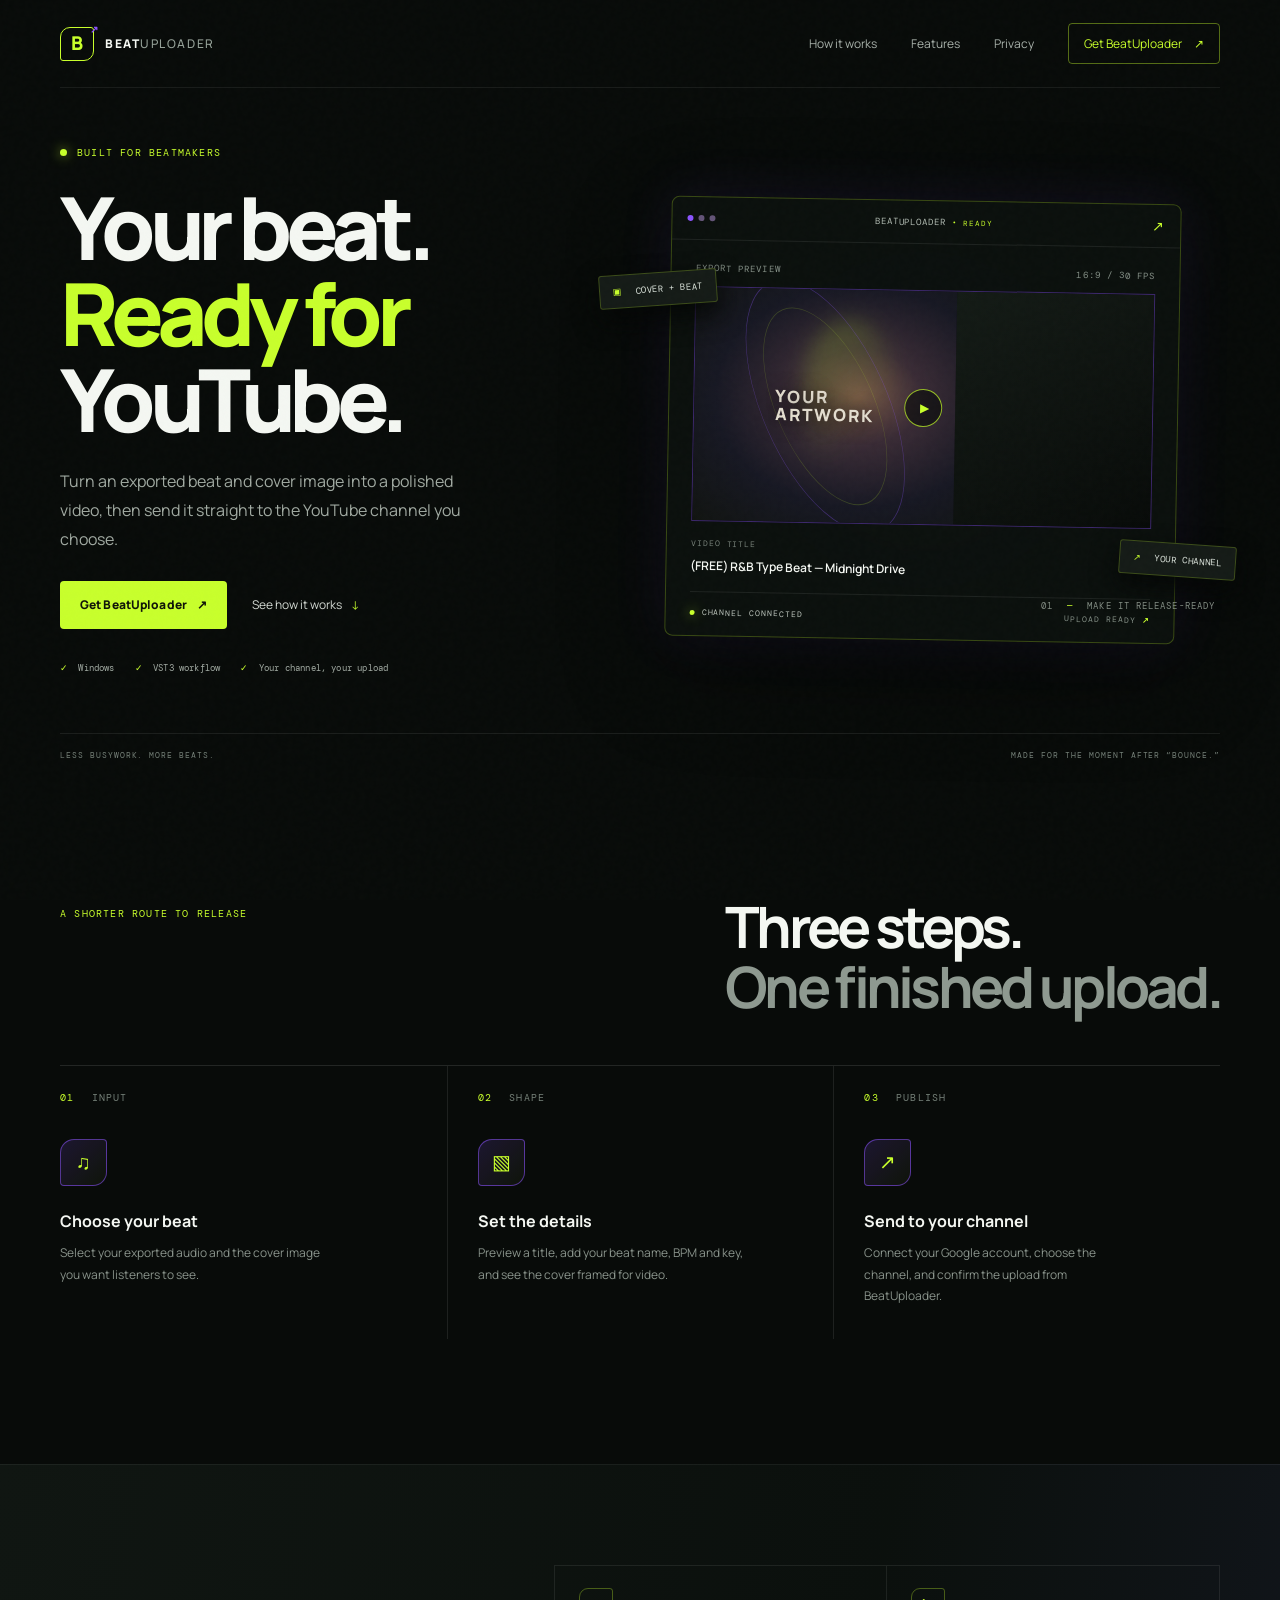
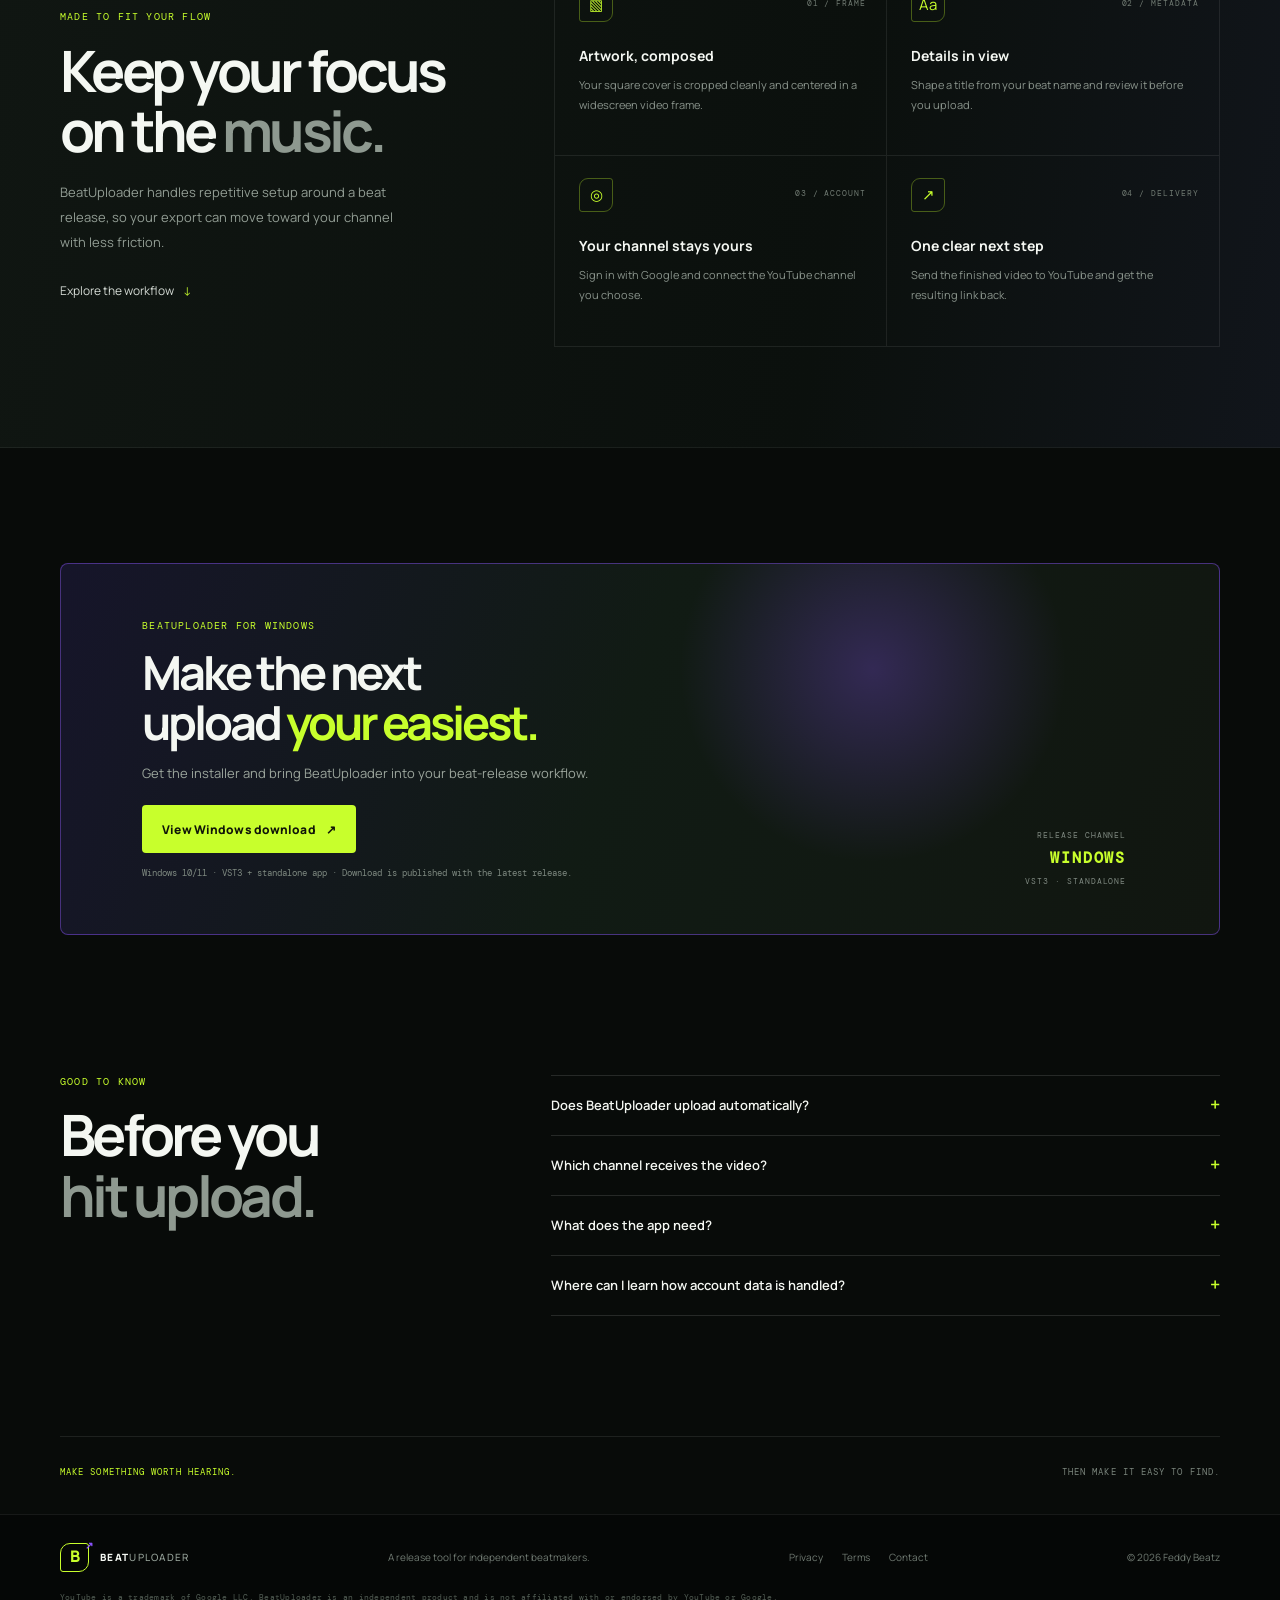
==== index.html @ 83bd7f48 "Add BeatUploader Vercel website" ====
<!doctype html>
<html lang="en">
<head>
  <meta charset="utf-8">
  <meta name="viewport" content="width=device-width, initial-scale=1">
  <meta name="theme-color" content="#080b09">
  <meta name="description" content="BeatUploader turns your beat and cover art into a ready-to-upload YouTube video, with channel upload built in.">
  <title>BeatUploader — From beat to upload</title>
  <link rel="preconnect" href="https://fonts.googleapis.com">
  <link rel="preconnect" href="https://fonts.gstatic.com" crossorigin>
  <link href="https://fonts.googleapis.com/css2?family=DM+Mono:wght@400;500&family=Manrope:wght@400;500;600;700;800&display=swap" rel="stylesheet">
  <link rel="stylesheet" href="styles.css">
  <script src="site-config.js"></script>
  <script src="script.js" defer></script>
</head>
<body>
  <div class="grain" aria-hidden="true"></div>
  <header class="topbar wrap">
    <a class="brand" href="#top" aria-label="BeatUploader home"><span class="brand-mark">B<span>↗</span></span><span>BEAT<span class="brand-light">UPLOADER</span></span></a>
    <button class="menu-toggle" aria-label="Open navigation" aria-expanded="false"><span></span><span></span></button>
    <nav class="nav-links" aria-label="Main navigation"><a href="#workflow">How it works</a><a href="#features">Features</a><a href="privacy.html">Privacy</a><a class="nav-download" data-download-link href="https://github.com/feddybeatz/BeatUploaderVST/releases">Get BeatUploader <span>↗</span></a></nav>
  </header>
  <main id="top">
    <section class="hero wrap">
      <div class="hero-copy"><p class="eyebrow"><span class="live-dot"></span> BUILT FOR BEATMAKERS</p><h1>Your beat.<br><span>Ready for</span><br>YouTube.</h1><p class="hero-text">Turn an exported beat and cover image into a polished video, then send it straight to the YouTube channel you choose.</p><div class="hero-actions"><a class="button button-primary" data-download-link href="https://github.com/feddybeatz/BeatUploaderVST/releases">Get BeatUploader <span>↗</span></a><a class="text-link" href="#workflow">See how it works <span>↓</span></a></div><div class="hero-meta"><span><i class="check">✓</i> Windows</span><span><i class="check">✓</i> VST3 workflow</span><span><i class="check">✓</i> Your channel, your upload</span></div></div>
      <div class="hero-art" aria-label="BeatUploader video layout preview"><div class="art-glow"></div><div class="mini-window"><div class="window-top"><div class="window-dots"><b></b><b></b><b></b></div><span>BEATUPLOADER <small>• READY</small></span><span class="window-icon">↗</span></div><div class="window-content"><div class="window-heading"><span>EXPORT PREVIEW</span><span>16:9 / 30 FPS</span></div><div class="video-preview"><div class="cover-art"><span class="cover-orbit"></span><span class="cover-label">YOUR<br>ARTWORK</span></div><div class="video-side"></div><span class="video-play">▶</span></div><div class="preview-title"><span>VIDEO TITLE</span><strong>(FREE) R&amp;B Type Beat — Midnight Drive</strong></div><div class="preview-status"><span class="status-pill"><i></i> CHANNEL CONNECTED</span><span>UPLOAD READY <b>↗</b></span></div></div></div><div class="floating-tag tag-format"><span>▣</span> COVER + BEAT</div><div class="floating-tag tag-upload"><span>↗</span> YOUR CHANNEL</div><div class="hero-index">01 <span>—</span> MAKE IT RELEASE-READY</div></div>
      <div class="hero-bottomline"><span>LESS BUSYWORK. MORE BEATS.</span><span>MADE FOR THE MOMENT AFTER “BOUNCE.”</span></div>
    </section>
    <section class="workflow section wrap" id="workflow"><div class="section-intro"><p class="eyebrow">A SHORTER ROUTE TO RELEASE</p><h2>Three steps.<br><span>One finished upload.</span></h2></div><div class="steps"><article class="step"><div class="step-number">01 <span>INPUT</span></div><div class="step-icon icon-file">♫</div><h3>Choose your beat</h3><p>Select your exported audio and the cover image you want listeners to see.</p></article><article class="step"><div class="step-number">02 <span>SHAPE</span></div><div class="step-icon icon-frame">▧</div><h3>Set the details</h3><p>Preview a title, add your beat name, BPM and key, and see the cover framed for video.</p></article><article class="step"><div class="step-number">03 <span>PUBLISH</span></div><div class="step-icon icon-send">↗</div><h3>Send to your channel</h3><p>Connect your Google account, choose the channel, and confirm the upload from BeatUploader.</p></article></div></section>
    <section class="feature-band" id="features"><div class="wrap feature-layout"><div class="feature-copy"><p class="eyebrow">MADE TO FIT YOUR FLOW</p><h2>Keep your focus<br>on the <span>music.</span></h2><p>BeatUploader handles repetitive setup around a beat release, so your export can move toward your channel with less friction.</p><a class="text-link" href="#download">Explore the workflow <span>↓</span></a></div><div class="feature-grid"><article class="feature-card"><span class="feature-symbol">▧</span><span class="feature-index">01 / FRAME</span><h3>Artwork, composed</h3><p>Your square cover is cropped cleanly and centered in a widescreen video frame.</p></article><article class="feature-card"><span class="feature-symbol">Aa</span><span class="feature-index">02 / METADATA</span><h3>Details in view</h3><p>Shape a title from your beat name and review it before you upload.</p></article><article class="feature-card"><span class="feature-symbol">◎</span><span class="feature-index">03 / ACCOUNT</span><h3>Your channel stays yours</h3><p>Sign in with Google and connect the YouTube channel you choose.</p></article><article class="feature-card"><span class="feature-symbol">↗</span><span class="feature-index">04 / DELIVERY</span><h3>One clear next step</h3><p>Send the finished video to YouTube and get the resulting link back.</p></article></div></div></section>
    <section class="download-section wrap" id="download"><div class="download-card"><div class="download-orb"></div><div class="download-content"><p class="eyebrow">BEATUPLOADER FOR WINDOWS</p><h2>Make the next<br>upload <span>your easiest.</span></h2><p>Get the installer and bring BeatUploader into your beat-release workflow.</p><a class="button button-primary" data-download-link href="https://github.com/feddybeatz/BeatUploaderVST/releases">View Windows download <span>↗</span></a><small class="download-note">Windows 10/11 · VST3 + standalone app · Download is published with the latest release.</small></div><div class="download-version"><span>RELEASE CHANNEL</span><strong>WINDOWS</strong><span>VST3 · STANDALONE</span></div></div></section>
    <section class="faq-section wrap"><div class="faq-heading"><p class="eyebrow">GOOD TO KNOW</p><h2>Before you<br><span>hit upload.</span></h2></div><div class="faq-list"><details><summary>Does BeatUploader upload automatically? <span>+</span></summary><p>No. You connect your account and start each upload yourself. Review the title and details before sending a video.</p></details><details><summary>Which channel receives the video? <span>+</span></summary><p>The YouTube channel you authorize during Google sign-in. Check the connected channel shown in the app before uploading.</p></details><details><summary>What does the app need? <span>+</span></summary><p>A Windows computer, an audio export, cover artwork, an internet connection and a Google account with a YouTube channel. Check the release notes for additional requirements.</p></details><details><summary>Where can I learn how account data is handled? <span>+</span></summary><p>Read the <a href="privacy.html">BeatUploader privacy notice</a>. OAuth access is used for YouTube features you initiate.</p></details></div></section>
    <section class="closing wrap"><p>MAKE SOMETHING WORTH HEARING.</p><span>THEN MAKE IT EASY TO FIND.</span></section>
  </main>
  <footer class="footer"><div class="wrap footer-inner"><a class="brand" href="#top"><span class="brand-mark">B<span>↗</span></span><span>BEAT<span class="brand-light">UPLOADER</span></span></a><span class="footer-credit">A release tool for independent beatmakers.</span><div class="footer-links"><a href="privacy.html">Privacy</a><a href="terms.html">Terms</a><a href="mailto:beatzfeddy@gmail.com">Contact</a></div><span class="copyright">© <span data-year></span> Feddy Beatz</span></div><div class="wrap footer-disclaimer">YouTube is a trademark of Google LLC. BeatUploader is an independent product and is not affiliated with or endorsed by YouTube or Google.</div></footer>
</body>
</html>
---- styles.css ----
@import url('https://fonts.googleapis.com/css2?family=DM+Mono:wght@400;500&family=Manrope:wght@400;500;600;700;800&display=swap');
:root{color-scheme:dark;--bg:#080b09;--panel:#101713;--panel2:#0b100d;--lime:#c8ff2c;--violet:#8b53fe;--muted:#849087;--white:#f4f7f2;--line:rgba(200,255,44,.16);--mono:'DM Mono',monospace;--sans:'Manrope',Arial,sans-serif}*{box-sizing:border-box}html{scroll-behavior:smooth}body{margin:0;background:var(--bg);color:var(--white);font-family:var(--sans);font-size:15px;line-height:1.6;overflow-x:hidden}a{color:inherit;text-decoration:none}.grain{position:fixed;inset:0;z-index:5;pointer-events:none;opacity:.035;background-image:url("data:image/svg+xml,%3Csvg viewBox='0 0 180 180' xmlns='http://www.w3.org/2000/svg'%3E%3Cfilter id='n'%3E%3CfeTurbulence type='fractalNoise' baseFrequency='.9' numOctaves='3' stitchTiles='stitch'/%3E%3C/filter%3E%3Crect width='100%25' height='100%25' filter='url(%23n)' opacity='.5'/%3E%3C/svg%3E")}.wrap{width:min(1160px,calc(100% - 64px));margin-inline:auto}.topbar{height:88px;display:flex;align-items:center;justify-content:space-between;border-bottom:1px solid rgba(255,255,255,.07);position:relative;z-index:10}.brand{display:inline-flex;align-items:center;gap:11px;font-size:12px;font-weight:800;letter-spacing:.13em}.brand-mark{width:34px;height:34px;display:grid;place-items:center;position:relative;border:1px solid var(--lime);color:var(--lime);font-size:19px;letter-spacing:0;border-radius:10px 3px 10px 3px}.brand-mark span{font-size:10px;position:absolute;right:-5px;top:-7px;color:var(--violet)}.brand-light{font-weight:500;color:#95a198}.nav-links{display:flex;align-items:center;gap:34px;color:#a8b1aa;font-size:12px}.nav-links>a:not(.nav-download):hover,.footer-links a:hover{color:var(--lime)}.nav-download{border:1px solid rgba(200,255,44,.4);border-radius:4px;padding:10px 15px;color:var(--lime)}.nav-download span,.button span{margin-left:10px}.menu-toggle{display:none}.hero{min-height:670px;display:grid;grid-template-columns:1fr 1.05fr;align-items:center;position:relative;padding-top:48px;padding-bottom:72px}.hero-copy{padding:10px 0 30px}.eyebrow,.hero-index,.hero-bottomline,.window-heading,.preview-title>span,.preview-status,.step-number,.feature-index,.download-version,.closing,.footer-disclaimer{font:10px var(--mono);letter-spacing:.12em}.eyebrow{color:var(--lime);margin:0 0 25px;display:flex;align-items:center;gap:10px}.live-dot,.preview-status i{width:7px;height:7px;border-radius:50%;background:var(--lime);box-shadow:0 0 12px rgba(200,255,44,.7)}h1,h2,h3,p{margin-top:0}h1{font-size:clamp(54px,7vw,87px);line-height:.99;letter-spacing:-.075em;margin:0 0 25px;font-weight:800}h1>span,h2>span{color:var(--lime)}.hero-text{max-width:435px;color:#a1aaa2;font-size:16px;line-height:1.8;margin-bottom:27px}.hero-actions{display:flex;align-items:center;gap:25px}.button{display:inline-flex;align-items:center;justify-content:center;min-height:48px;padding:0 20px;font-size:12px;font-weight:800;letter-spacing:.01em;border-radius:4px;transition:transform .2s,box-shadow .2s}.button:hover{transform:translateY(-2px);box-shadow:0 8px 34px rgba(200,255,44,.18)}.button-primary{background:var(--lime);color:#101509}.text-link{font-size:12px;color:#d4dad4}.text-link span{color:var(--lime);margin-left:7px}.hero-meta{display:flex;flex-wrap:wrap;gap:20px;margin-top:33px;color:#a1aaa2;font:9px var(--mono);letter-spacing:.02em}.check{font-style:normal;color:var(--lime);margin-right:5px}.hero-art{min-height:460px;display:grid;place-items:center;position:relative}.art-glow{position:absolute;width:420px;height:420px;border-radius:50%;background:radial-gradient(circle,rgba(139,83,254,.18),rgba(8,11,9,0) 68%);filter:blur(20px)}.mini-window{position:relative;width:min(510px,100%);background:rgba(12,17,14,.94);border:1px solid rgba(200,255,44,.24);border-radius:8px;box-shadow:0 30px 100px rgba(0,0,0,.4),0 0 55px rgba(139,83,254,.11);transform:rotate(1deg)}.window-top{height:43px;border-bottom:1px solid rgba(255,255,255,.08);display:flex;align-items:center;justify-content:space-between;padding:0 15px;color:#b1bbb2;font:9px var(--mono);letter-spacing:.1em}.window-top small{color:var(--lime)}.window-dots{display:flex;gap:5px}.window-dots b{width:6px;height:6px;border-radius:50%;background:#635477}.window-dots b:first-child{background:var(--violet)}.window-icon{font-size:14px;color:var(--lime)}.window-content{padding:22px 24px 18px}.window-heading{display:flex;justify-content:space-between;color:#869188;font-size:9px;margin-bottom:12px}.video-preview{height:235px;display:flex;background:#080b09;position:relative;border:1px solid rgba(139,83,254,.4);overflow:hidden}.cover-art{width:57%;position:relative;display:grid;place-items:center;overflow:hidden;background:radial-gradient(ellipse at 63% 46%,#735346 0,#392b35 27%,#171823 62%,#111411 100%)}.cover-art:before,.cover-art:after{content:'';position:absolute;width:210px;height:210px;border:1px solid rgba(200,255,44,.18);border-radius:50%;transform:rotate(-25deg) scaleX(.46)}.cover-art:after{width:270px;height:270px;border-color:rgba(139,83,254,.35)}.cover-orbit{position:absolute;width:96px;height:150px;border-radius:50%;background:linear-gradient(135deg,rgba(200,255,44,.24),transparent 72%);filter:blur(10px);transform:translate(24px,-12px)}.cover-label{position:relative;z-index:1;font-size:17px;font-weight:800;line-height:1.05;letter-spacing:.12em;color:#e3ddcf;text-shadow:0 2px 20px #000}.video-side{flex:1;background:linear-gradient(145deg,#141b16,#080b09)}.video-play{position:absolute;left:50%;top:50%;transform:translate(-50%,-50%);width:38px;height:38px;border:1px solid rgba(200,255,44,.7);border-radius:50%;display:grid;place-items:center;padding-left:3px;color:var(--lime);font-size:12px;background:rgba(8,11,9,.6)}.preview-title{padding:17px 0 14px;border-bottom:1px solid rgba(255,255,255,.08)}.preview-title>span{display:block;color:#778179;font-size:8px;margin-bottom:5px}.preview-title strong{font-size:12px;font-weight:600}.preview-status{display:flex;justify-content:space-between;align-items:center;padding-top:15px;font-size:8px;color:#869188}.status-pill{display:flex;align-items:center;gap:7px;color:#bdc5bd}.preview-status i{width:5px;height:5px}.preview-status b{color:var(--lime)}.floating-tag{position:absolute;padding:10px 13px;background:#151b17;border:1px solid rgba(200,255,44,.22);color:#dce4dc;border-radius:3px;font:9px var(--mono);letter-spacing:.07em;box-shadow:0 12px 26px #050706}.floating-tag span{color:var(--lime);margin-right:7px}.tag-format{left:-27px;top:82px;transform:rotate(-4deg)}.tag-upload{right:-16px;bottom:73px;transform:rotate(4deg)}.hero-index{position:absolute;right:5px;bottom:38px;color:#828c83;font-size:9px}.hero-index span{color:var(--lime);padding:0 8px}.hero-bottomline{position:absolute;left:0;right:0;bottom:0;padding:16px 0;border-top:1px solid rgba(255,255,255,.08);display:flex;justify-content:space-between;color:#758078;font-size:8px}.section{padding-top:120px;padding-bottom:125px}.section-intro{display:flex;align-items:flex-end;justify-content:space-between;margin-bottom:48px}.section-intro .eyebrow{align-self:flex-start;margin-top:11px}h2{font-size:clamp(38px,5vw,57px);letter-spacing:-.065em;line-height:1.06;font-weight:700;margin-bottom:0}.section-intro h2>span,.feature-copy h2>span,.faq-heading h2>span{color:#8e9990}.steps{display:grid;grid-template-columns:repeat(3,1fr);border-top:1px solid rgba(255,255,255,.11)}.step{padding:25px 28px 20px 0;position:relative}.step+.step{padding-left:30px;border-left:1px solid rgba(255,255,255,.09)}.step-number{color:var(--lime)}.step-number span{color:#758078;margin-left:10px}.step-icon{margin:35px 0 23px;width:47px;height:47px;display:grid;place-items:center;border:1px solid rgba(139,83,254,.55);border-radius:14px 4px 14px 4px;color:var(--lime);font-size:20px;background:linear-gradient(135deg,rgba(139,83,254,.16),rgba(200,255,44,.04))}.step h3,.feature-card h3{font-size:16px;margin-bottom:8px}.step p,.feature-card p{color:#89938b;font-size:12px;line-height:1.8;max-width:280px}.feature-band{background:linear-gradient(100deg,#101612,#0b100d 65%,#11151b);border-block:1px solid rgba(255,255,255,.06);padding:100px 0}.feature-layout{display:grid;grid-template-columns:.75fr 1.25fr;gap:95px;align-items:center}.feature-copy h2{margin-bottom:20px}.feature-copy>p:not(.eyebrow){max-width:350px;color:#929d94;font-size:13px;line-height:1.9;margin-bottom:24px}.feature-copy .eyebrow{margin-bottom:17px}.feature-grid{display:grid;grid-template-columns:1fr 1fr;border:1px solid rgba(255,255,255,.08)}.feature-card{min-height:190px;padding:22px 24px;border-bottom:1px solid rgba(255,255,255,.08);position:relative}.feature-card:nth-child(odd){border-right:1px solid rgba(255,255,255,.08)}.feature-card:nth-child(n+3){border-bottom:0}.feature-symbol{display:inline-grid;place-items:center;width:34px;height:34px;border:1px solid rgba(200,255,44,.32);color:var(--lime);border-radius:9px 3px 9px 3px;margin-bottom:23px}.feature-index{position:absolute;right:20px;top:32px;color:#707a72;font-size:8px}.feature-card h3{font-size:14px}.feature-card p{margin-bottom:0;font-size:11px}.download-section{padding:115px 0}.download-card{position:relative;overflow:hidden;min-height:350px;padding:55px 7%;background:linear-gradient(110deg,#16152a 0%,#111b14 48%,#111610 100%);border:1px solid rgba(139,83,254,.45);border-radius:8px;display:flex;align-items:center}.download-orb{position:absolute;width:390px;height:390px;border-radius:50%;right:13%;top:-90px;background:radial-gradient(circle,rgba(139,83,254,.28),rgba(139,83,254,0) 70%)}.download-content{position:relative;z-index:1}.download-content .eyebrow{margin-bottom:16px}.download-content h2{font-size:47px;margin-bottom:15px}.download-content h2 span{color:var(--lime)}.download-content>p:not(.eyebrow){color:#9ba59c;font-size:13px;margin-bottom:22px}.download-note{display:block;color:#7e8980;font:9px var(--mono);margin-top:14px}.download-version{position:absolute;right:8%;bottom:48px;display:grid;gap:8px;color:#7f8981;font-size:8px;text-align:right}.download-version strong{font-size:15px;color:var(--lime);letter-spacing:.13em}.faq-section{padding:25px 0 120px;display:grid;grid-template-columns:.75fr 1.25fr;gap:90px}.faq-heading .eyebrow{margin-bottom:16px}.faq-list details{border-bottom:1px solid rgba(255,255,255,.12);padding:19px 0}.faq-list details:first-child{border-top:1px solid rgba(255,255,255,.12)}.faq-list summary{cursor:pointer;list-style:none;display:flex;justify-content:space-between;gap:15px;font-size:13px;font-weight:600}.faq-list summary::-webkit-details-marker{display:none}.faq-list summary span{color:var(--lime);font-size:18px;line-height:1;transition:transform .2s}.faq-list details[open] summary span{transform:rotate(45deg)}.faq-list details p{max-width:600px;color:#919c93;font-size:12px;line-height:1.9;margin:12px 25px 0 0}.faq-list details p a{color:var(--lime);text-decoration:underline}.closing{border-top:1px solid rgba(255,255,255,.09);padding:29px 0 36px;display:flex;justify-content:space-between;color:#7a857c;font-size:9px}.closing p{margin:0;color:var(--lime)}.footer{background:#050706;border-top:1px solid rgba(255,255,255,.07);padding:28px 0 20px}.footer-inner{display:flex;align-items:center;justify-content:space-between;gap:20px}.footer-credit,.copyright,.footer-links{color:#707a72;font-size:10px}.footer-links{display:flex;gap:19px}.footer-inner .brand{font-size:10px}.footer-inner .brand-mark{width:29px;height:29px;font-size:16px}.footer-disclaimer{color:#535e55;font-size:8px;padding:20px 0 0;letter-spacing:.03em}.legal-main{padding:72px 0 110px;min-height:70vh}.legal-main .back-link{color:var(--lime);font:10px var(--mono);text-transform:uppercase;letter-spacing:.1em}.legal-main h1{font-size:clamp(40px,6vw,65px);margin:25px 0 12px}.legal-main .updated{color:#778178;font:10px var(--mono);margin-bottom:42px}.legal-copy{max-width:780px;color:#a1aaa2;font-size:14px}.legal-copy h2{font-size:22px;color:var(--white);margin:35px 0 12px;letter-spacing:-.03em}.legal-copy p,.legal-copy li{line-height:1.9}.legal-copy a{color:var(--lime);text-decoration:underline}.menu-open{overflow:hidden}
@media(max-width:900px){.hero{grid-template-columns:1fr 1fr;gap:18px}.hero-meta{gap:12px}.feature-layout,.faq-section{gap:45px}.hero-art{min-height:400px}.mini-window{transform:scale(.94) rotate(1deg)}}
@media(max-width:700px){.wrap{width:calc(100% - 38px)}.topbar{height:72px}.menu-toggle{display:flex;width:38px;height:38px;flex-direction:column;justify-content:center;gap:6px;align-items:center;background:transparent;border:1px solid rgba(200,255,44,.28);border-radius:4px}.menu-toggle span{width:15px;height:1px;background:var(--lime)}.nav-links{display:none;position:absolute;top:71px;left:-19px;right:-19px;background:#0a0e0b;padding:23px 20px 28px;align-items:stretch;gap:18px;border-bottom:1px solid var(--line);flex-direction:column}.nav-links.open{display:flex}.nav-download{text-align:center}.hero{display:flex;flex-direction:column;align-items:stretch;padding-top:65px;padding-bottom:77px;gap:22px}.hero-copy{padding:0}.hero h1{font-size:clamp(55px,15vw,80px)}.hero-text{font-size:14px}.hero-meta{font-size:8px;gap:12px}.hero-art{min-height:360px;margin:0 -4px}.mini-window{transform:none}.window-content{padding:16px}.video-preview{height:180px}.tag-format{left:-6px;top:49px}.tag-upload{right:-4px;bottom:47px}.hero-index{bottom:8px;right:0;font-size:7px}.hero-bottomline{font-size:7px;gap:10px}.hero-bottomline span:last-child{text-align:right}.section{padding-top:85px;padding-bottom:88px}.section-intro{display:block;margin-bottom:33px}.section-intro .eyebrow{margin:0 0 17px}.steps{grid-template-columns:1fr}.step,.step+.step{padding:20px 0;border-left:0;border-bottom:1px solid rgba(255,255,255,.09)}.step-icon{margin:18px 0 12px}.step p{margin-bottom:0}.feature-band{padding:75px 0}.feature-layout,.faq-section{grid-template-columns:1fr;gap:35px}.feature-grid{grid-template-columns:1fr 1fr}.feature-card{min-height:185px;padding:17px 13px}.feature-index{right:10px;font-size:7px}.feature-symbol{margin-bottom:18px}.download-section{padding:75px 0}.download-card{min-height:370px;padding:35px 25px 100px}.download-content h2{font-size:40px}.download-version{left:25px;right:auto;bottom:26px;text-align:left}.faq-section{padding-bottom:80px}.closing{font-size:7px;gap:15px}.closing span{text-align:right}.footer-inner{flex-wrap:wrap}.footer-credit{order:3;width:100%}.footer-links{gap:12px}.copyright{width:100%;order:4}.footer-disclaimer{line-height:1.7}.legal-main{padding:55px 0 80px}}
@media(prefers-reduced-motion:reduce){html{scroll-behavior:auto}*,*::before,*::after{transition:none!important}}
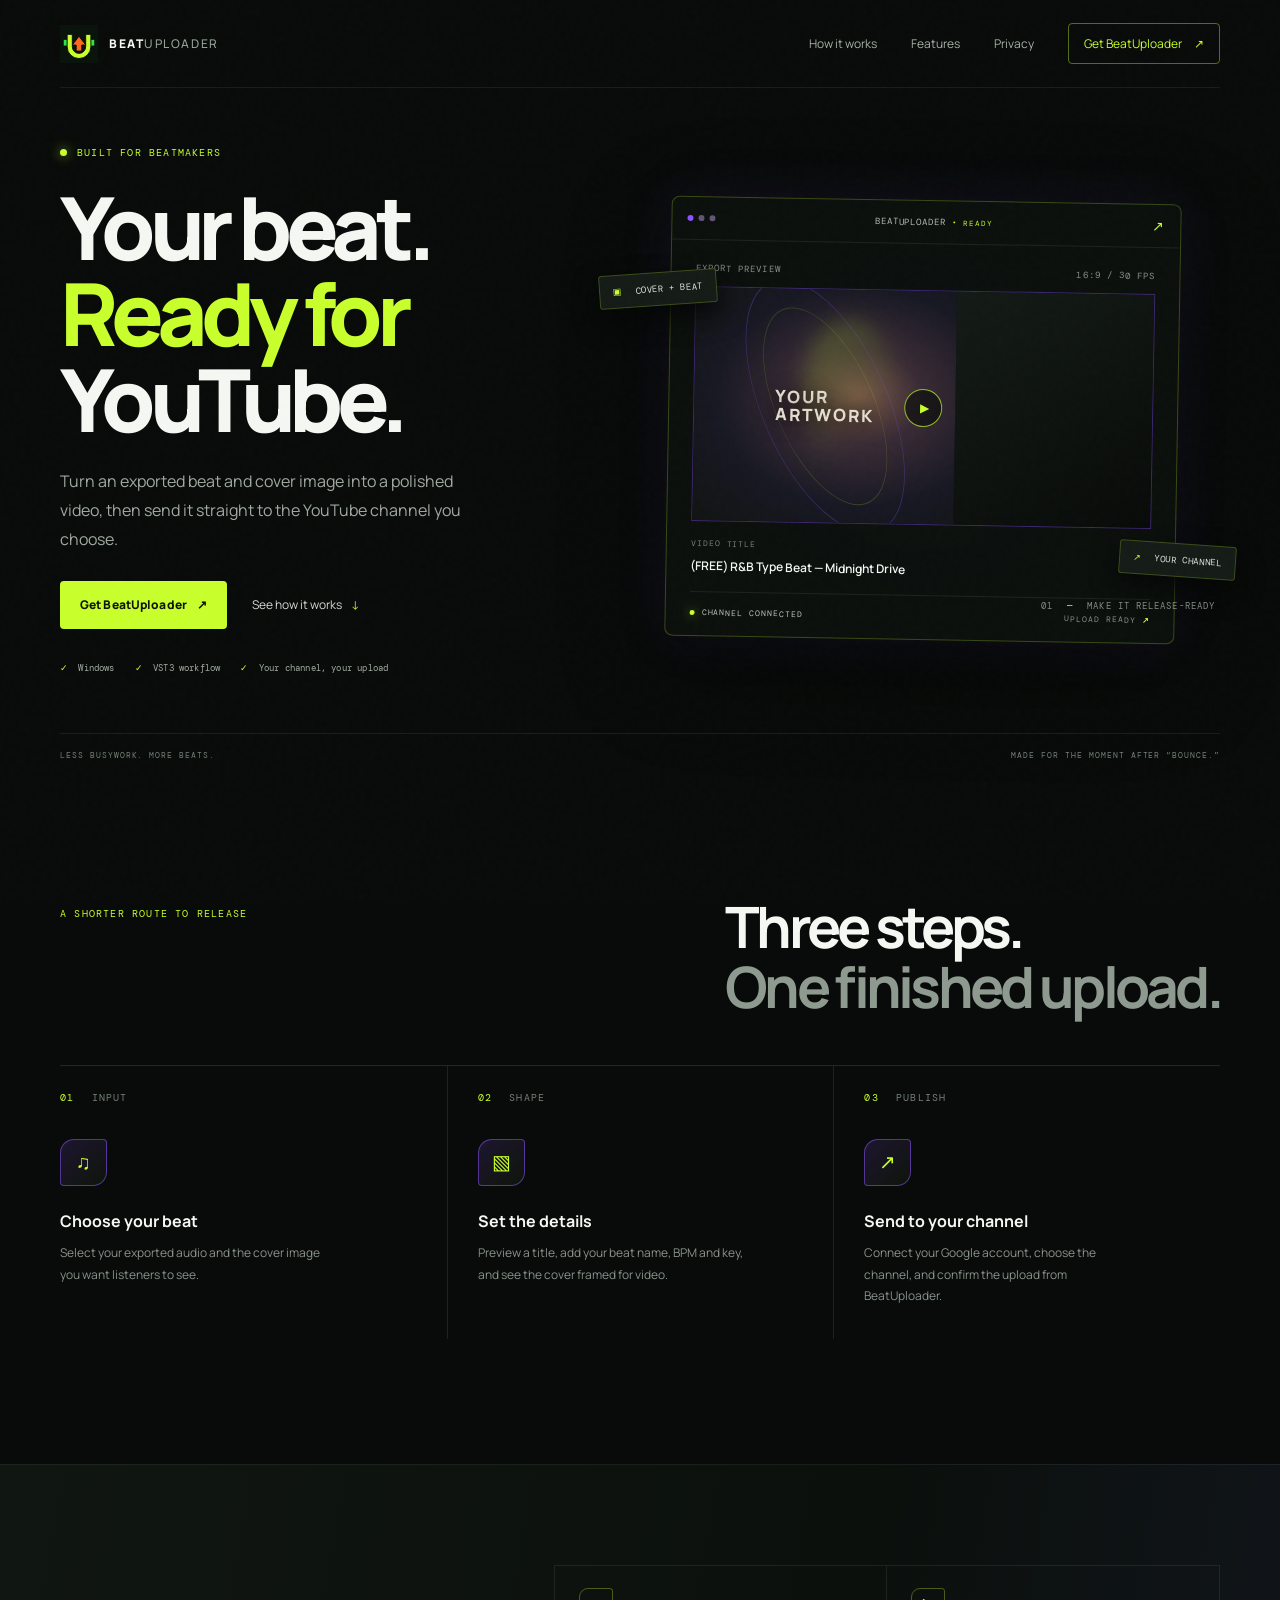
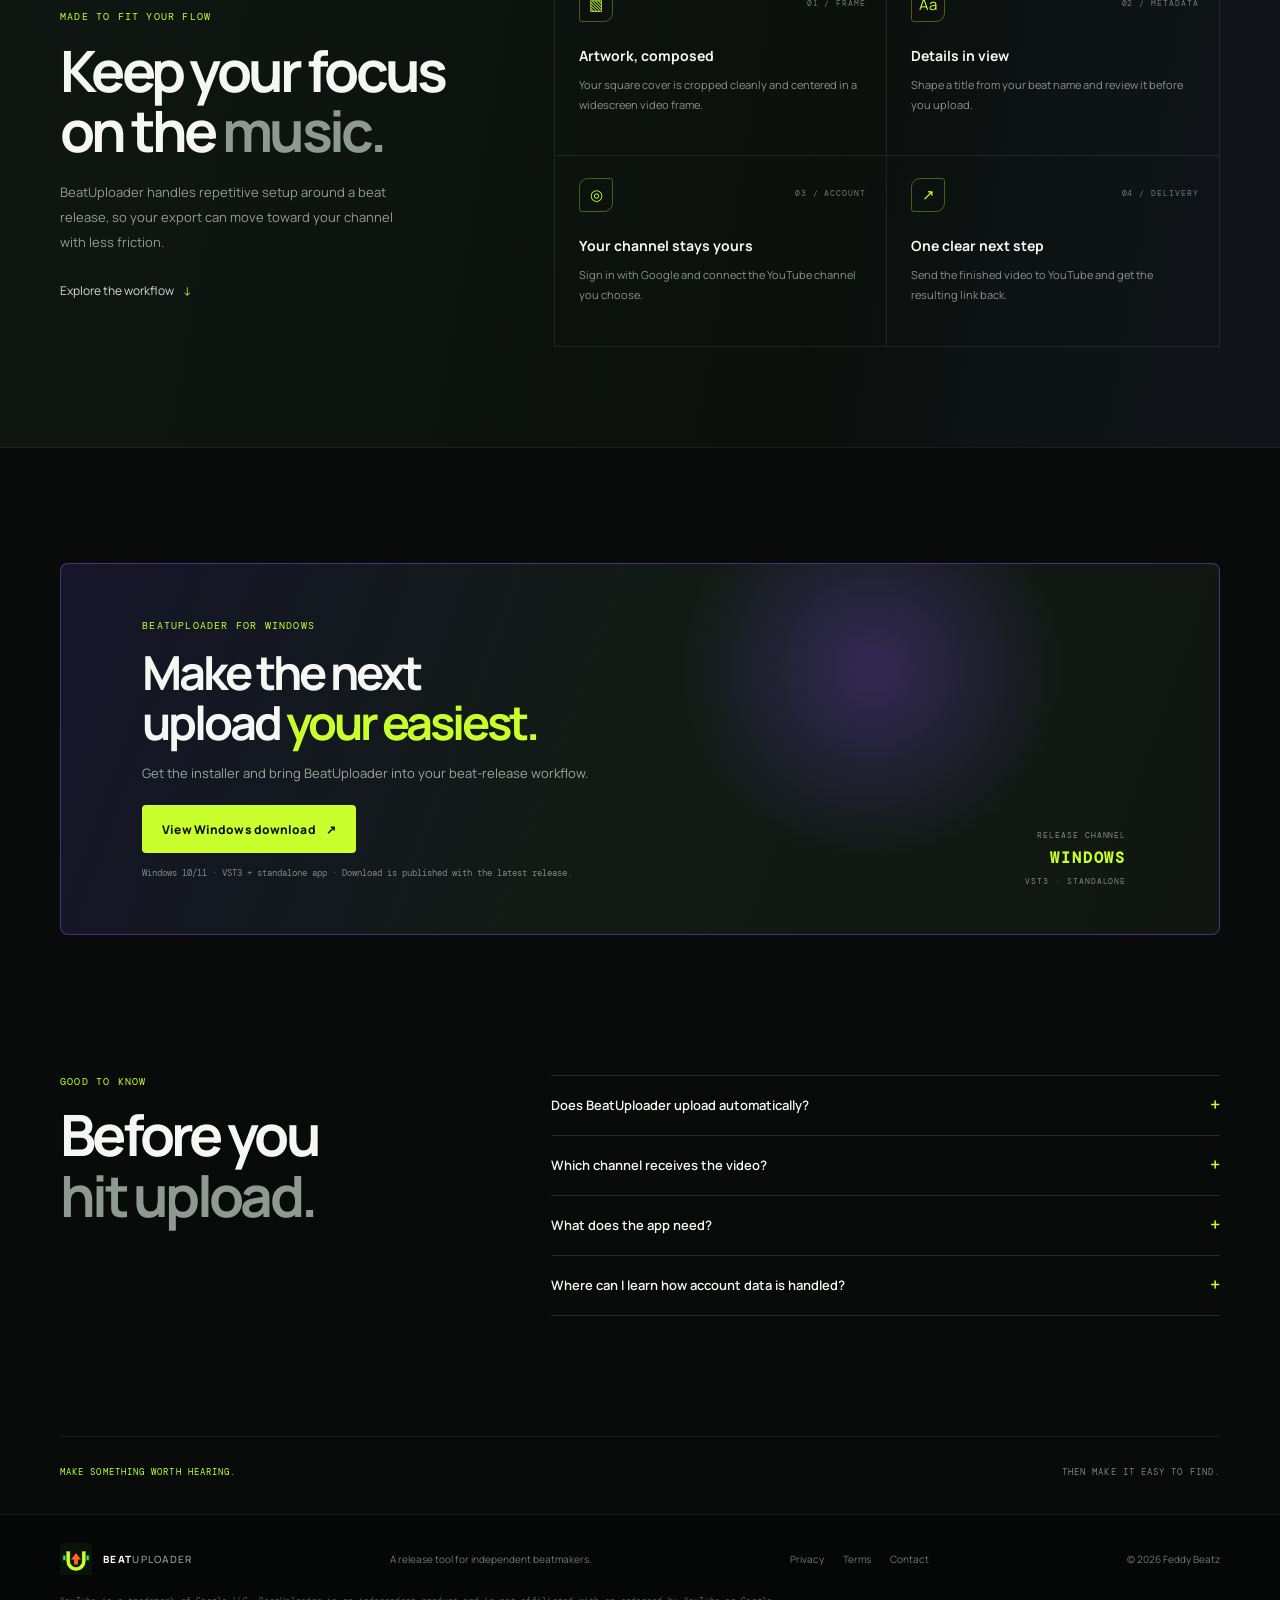
==== commit 8721aadc: "Add vector brand mark and clarify upload visibility" ====
--- a/index.html
+++ b/index.html
@@ -16,7 +16,7 @@
 <body>
   <div class="grain" aria-hidden="true"></div>
   <header class="topbar wrap">
-    <a class="brand" href="#top" aria-label="BeatUploader home"><span class="brand-mark">B<span>↗</span></span><span>BEAT<span class="brand-light">UPLOADER</span></span></a>
+    <a class="brand" href="#top" aria-label="BeatUploader home"><img class="brand-logo" src="assets/beatuploader-logo.svg" alt=""><span>BEAT<span class="brand-light">UPLOADER</span></span></a>
     <button class="menu-toggle" aria-label="Open navigation" aria-expanded="false"><span></span><span></span></button>
     <nav class="nav-links" aria-label="Main navigation"><a href="#workflow">How it works</a><a href="#features">Features</a><a href="privacy.html">Privacy</a><a class="nav-download" data-download-link href="https://github.com/feddybeatz/BeatUploaderVST/releases">Get BeatUploader <span>↗</span></a></nav>
   </header>
@@ -32,6 +32,6 @@
     <section class="faq-section wrap"><div class="faq-heading"><p class="eyebrow">GOOD TO KNOW</p><h2>Before you<br><span>hit upload.</span></h2></div><div class="faq-list"><details><summary>Does BeatUploader upload automatically? <span>+</span></summary><p>No. You connect your account and start each upload yourself. Review the title and details before sending a video.</p></details><details><summary>Which channel receives the video? <span>+</span></summary><p>The YouTube channel you authorize during Google sign-in. Check the connected channel shown in the app before uploading.</p></details><details><summary>What does the app need? <span>+</span></summary><p>A Windows computer, an audio export, cover artwork, an internet connection and a Google account with a YouTube channel. Check the release notes for additional requirements.</p></details><details><summary>Where can I learn how account data is handled? <span>+</span></summary><p>Read the <a href="privacy.html">BeatUploader privacy notice</a>. OAuth access is used for YouTube features you initiate.</p></details></div></section>
     <section class="closing wrap"><p>MAKE SOMETHING WORTH HEARING.</p><span>THEN MAKE IT EASY TO FIND.</span></section>
   </main>
-  <footer class="footer"><div class="wrap footer-inner"><a class="brand" href="#top"><span class="brand-mark">B<span>↗</span></span><span>BEAT<span class="brand-light">UPLOADER</span></span></a><span class="footer-credit">A release tool for independent beatmakers.</span><div class="footer-links"><a href="privacy.html">Privacy</a><a href="terms.html">Terms</a><a href="mailto:beatzfeddy@gmail.com">Contact</a></div><span class="copyright">© <span data-year></span> Feddy Beatz</span></div><div class="wrap footer-disclaimer">YouTube is a trademark of Google LLC. BeatUploader is an independent product and is not affiliated with or endorsed by YouTube or Google.</div></footer>
+  <footer class="footer"><div class="wrap footer-inner"><a class="brand" href="#top"><img class="brand-logo" src="assets/beatuploader-logo.svg" alt=""><span>BEAT<span class="brand-light">UPLOADER</span></span></a><span class="footer-credit">A release tool for independent beatmakers.</span><div class="footer-links"><a href="privacy.html">Privacy</a><a href="terms.html">Terms</a><a href="mailto:beatzfeddy@gmail.com">Contact</a></div><span class="copyright">© <span data-year></span> Feddy Beatz</span></div><div class="wrap footer-disclaimer">YouTube is a trademark of Google LLC. BeatUploader is an independent product and is not affiliated with or endorsed by YouTube or Google.</div></footer>
 </body>
 </html>
--- a/styles.css
+++ b/styles.css
@@ -3,3 +3,4 @@
 @media(max-width:900px){.hero{grid-template-columns:1fr 1fr;gap:18px}.hero-meta{gap:12px}.feature-layout,.faq-section{gap:45px}.hero-art{min-height:400px}.mini-window{transform:scale(.94) rotate(1deg)}}
 @media(max-width:700px){.wrap{width:calc(100% - 38px)}.topbar{height:72px}.menu-toggle{display:flex;width:38px;height:38px;flex-direction:column;justify-content:center;gap:6px;align-items:center;background:transparent;border:1px solid rgba(200,255,44,.28);border-radius:4px}.menu-toggle span{width:15px;height:1px;background:var(--lime)}.nav-links{display:none;position:absolute;top:71px;left:-19px;right:-19px;background:#0a0e0b;padding:23px 20px 28px;align-items:stretch;gap:18px;border-bottom:1px solid var(--line);flex-direction:column}.nav-links.open{display:flex}.nav-download{text-align:center}.hero{display:flex;flex-direction:column;align-items:stretch;padding-top:65px;padding-bottom:77px;gap:22px}.hero-copy{padding:0}.hero h1{font-size:clamp(55px,15vw,80px)}.hero-text{font-size:14px}.hero-meta{font-size:8px;gap:12px}.hero-art{min-height:360px;margin:0 -4px}.mini-window{transform:none}.window-content{padding:16px}.video-preview{height:180px}.tag-format{left:-6px;top:49px}.tag-upload{right:-4px;bottom:47px}.hero-index{bottom:8px;right:0;font-size:7px}.hero-bottomline{font-size:7px;gap:10px}.hero-bottomline span:last-child{text-align:right}.section{padding-top:85px;padding-bottom:88px}.section-intro{display:block;margin-bottom:33px}.section-intro .eyebrow{margin:0 0 17px}.steps{grid-template-columns:1fr}.step,.step+.step{padding:20px 0;border-left:0;border-bottom:1px solid rgba(255,255,255,.09)}.step-icon{margin:18px 0 12px}.step p{margin-bottom:0}.feature-band{padding:75px 0}.feature-layout,.faq-section{grid-template-columns:1fr;gap:35px}.feature-grid{grid-template-columns:1fr 1fr}.feature-card{min-height:185px;padding:17px 13px}.feature-index{right:10px;font-size:7px}.feature-symbol{margin-bottom:18px}.download-section{padding:75px 0}.download-card{min-height:370px;padding:35px 25px 100px}.download-content h2{font-size:40px}.download-version{left:25px;right:auto;bottom:26px;text-align:left}.faq-section{padding-bottom:80px}.closing{font-size:7px;gap:15px}.closing span{text-align:right}.footer-inner{flex-wrap:wrap}.footer-credit{order:3;width:100%}.footer-links{gap:12px}.copyright{width:100%;order:4}.footer-disclaimer{line-height:1.7}.legal-main{padding:55px 0 80px}}
 @media(prefers-reduced-motion:reduce){html{scroll-behavior:auto}*,*::before,*::after{transition:none!important}}
+.brand-logo{width:38px;height:38px;display:block;object-fit:contain}.footer-inner .brand-logo{width:32px;height:32px}
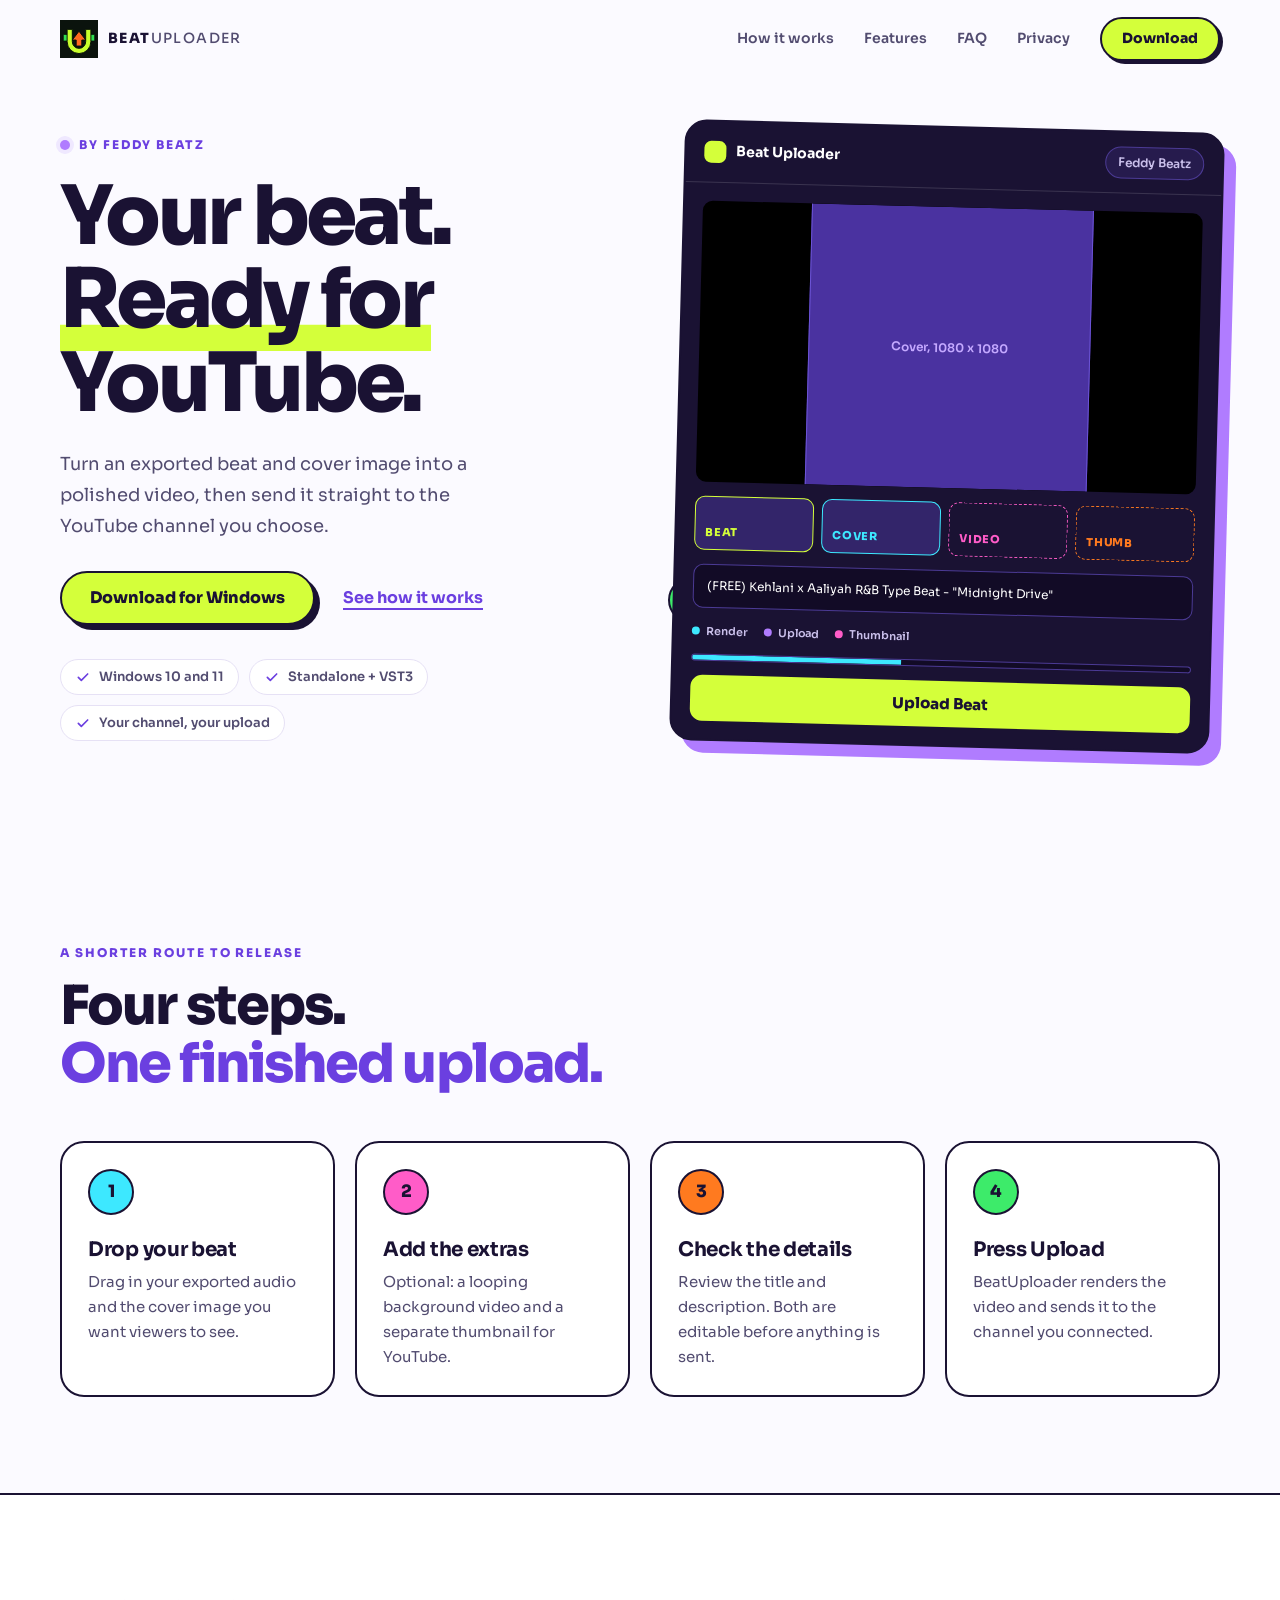
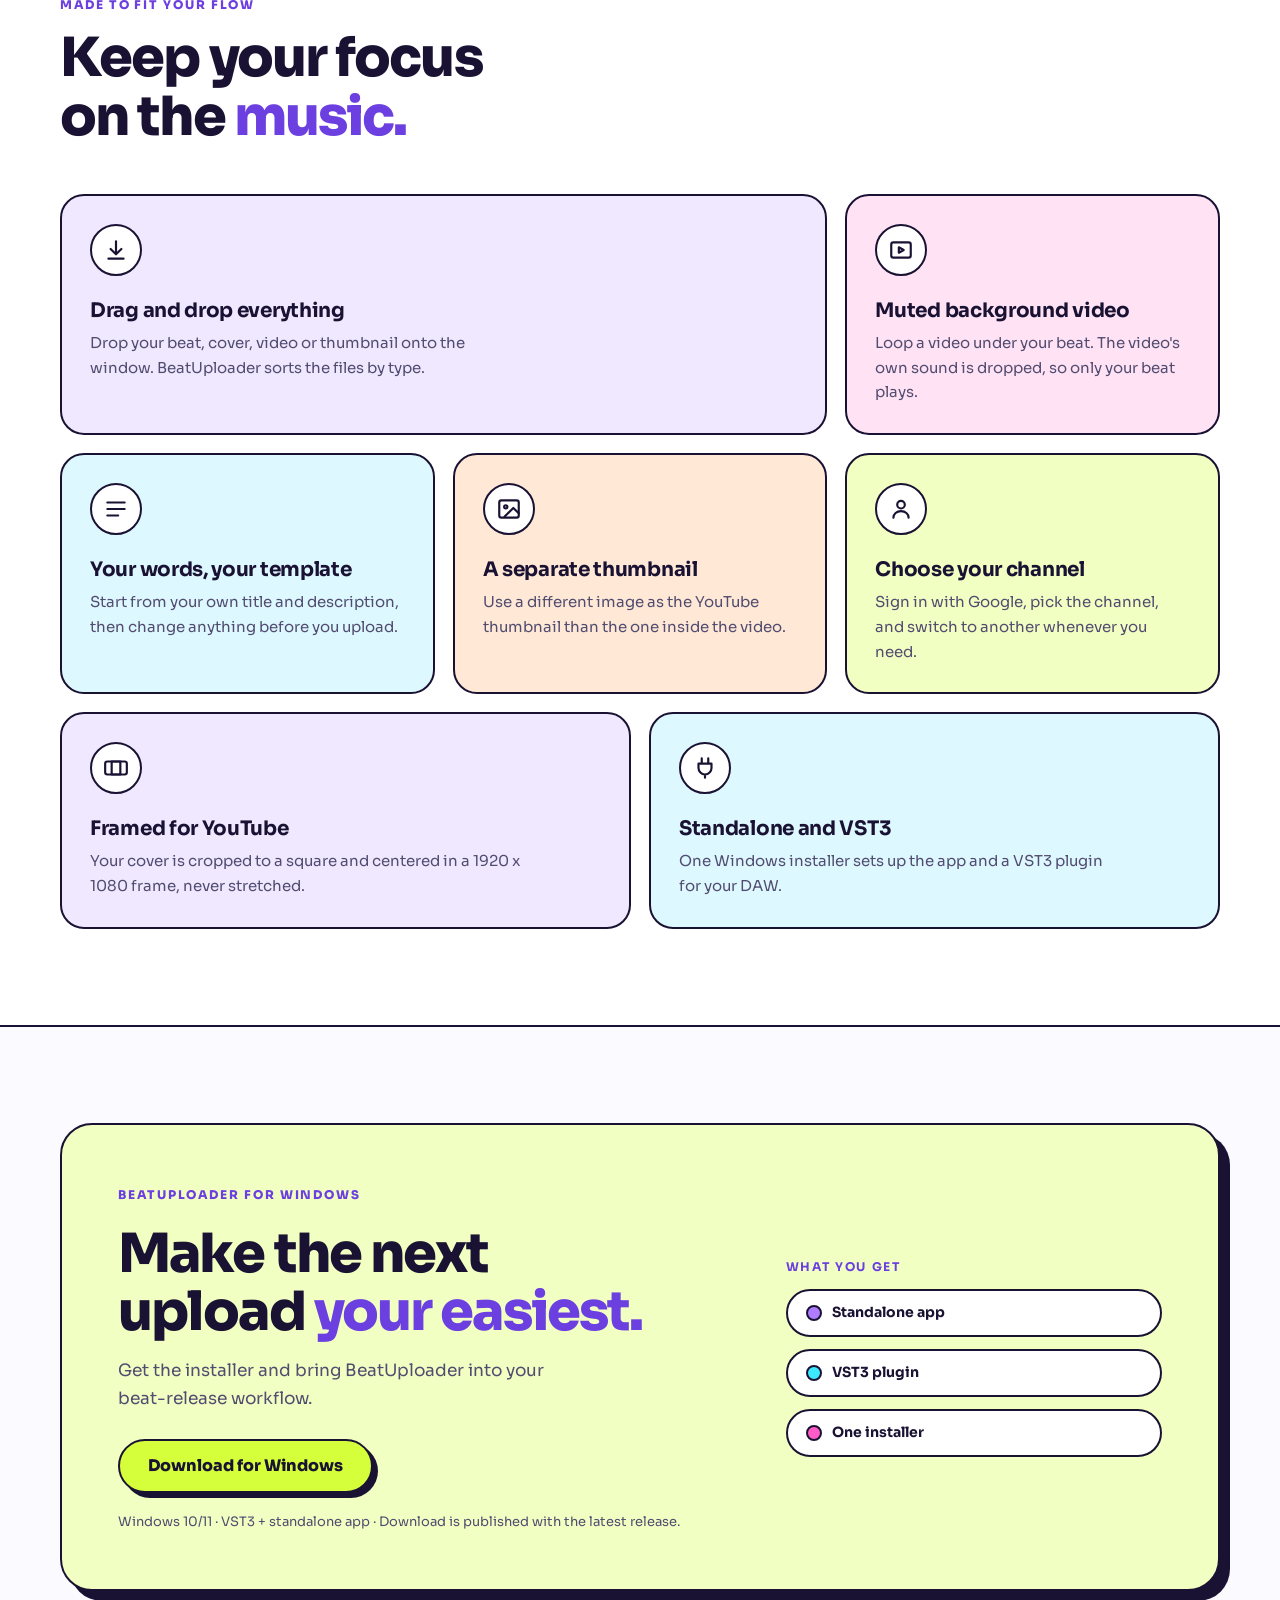
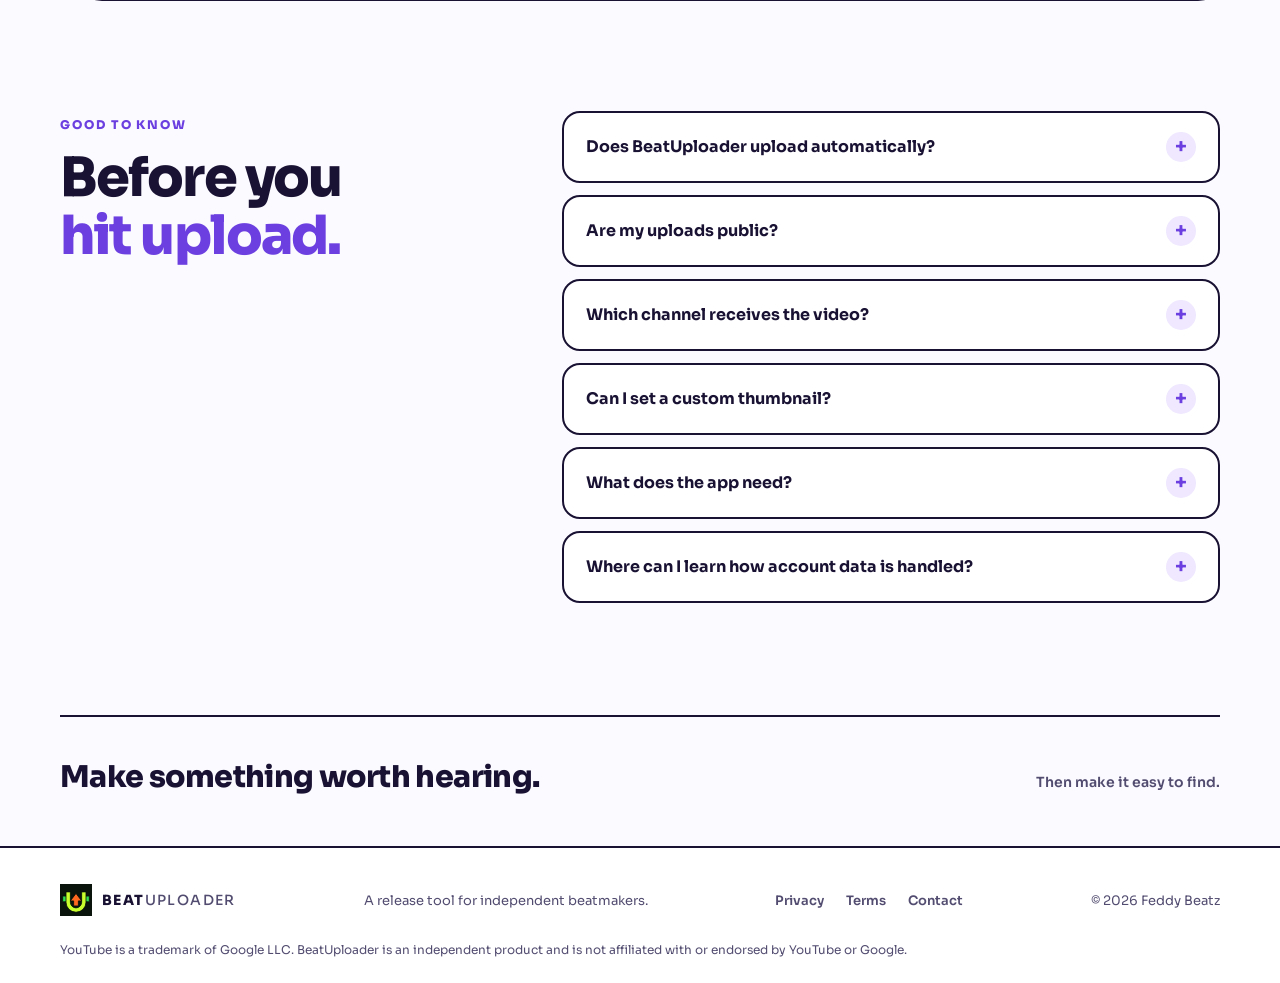
==== commit 88acdb6e: "Apply provided index, styles, privacy" ====
--- a/index.html
+++ b/index.html
@@ -3,35 +3,131 @@
 <head>
   <meta charset="utf-8">
   <meta name="viewport" content="width=device-width, initial-scale=1">
-  <meta name="theme-color" content="#080b09">
+  <meta name="theme-color" content="#FBFAFF">
   <meta name="description" content="BeatUploader turns your beat and cover art into a ready-to-upload YouTube video, with channel upload built in.">
+  <meta name="google-site-verification" content="whSgSDvDRP-aqt7Dzjs6V63b5Cp7k1WOI1N-VbP5Bo4">
   <title>BeatUploader — From beat to upload</title>
   <link rel="preconnect" href="https://fonts.googleapis.com">
   <link rel="preconnect" href="https://fonts.gstatic.com" crossorigin>
-  <link href="https://fonts.googleapis.com/css2?family=DM+Mono:wght@400;500&family=Manrope:wght@400;500;600;700;800&display=swap" rel="stylesheet">
+  <link href="https://fonts.googleapis.com/css2?family=Sora:wght@400;600;700;800&display=swap" rel="stylesheet">
   <link rel="stylesheet" href="styles.css">
   <script src="site-config.js"></script>
   <script src="script.js" defer></script>
 </head>
 <body>
-  <div class="grain" aria-hidden="true"></div>
   <header class="topbar wrap">
-    <a class="brand" href="#top" aria-label="BeatUploader home"><img class="brand-logo" src="assets/beatuploader-logo.svg" alt=""><span>BEAT<span class="brand-light">UPLOADER</span></span></a>
+    <a class="brand" href="#top" aria-label="BeatUploader home"><img class="brand-logo" src="assets/beatuploader-logo.svg" alt="" width="38" height="38"><span>BEAT<span class="brand-light">UPLOADER</span></span></a>
     <button class="menu-toggle" aria-label="Open navigation" aria-expanded="false"><span></span><span></span></button>
-    <nav class="nav-links" aria-label="Main navigation"><a href="#workflow">How it works</a><a href="#features">Features</a><a href="privacy.html">Privacy</a><a class="nav-download" data-download-link href="https://github.com/feddybeatz/BeatUploaderVST/releases">Get BeatUploader <span>↗</span></a></nav>
+    <nav class="nav-links" aria-label="Main navigation">
+      <a href="#workflow">How it works</a>
+      <a href="#features">Features</a>
+      <a href="#faq">FAQ</a>
+      <a href="privacy.html">Privacy</a>
+      <a class="nav-download" data-download-link href="https://github.com/feddybeatz/BeatUploaderVST/releases">Download</a>
+    </nav>
   </header>
+
   <main id="top">
     <section class="hero wrap">
-      <div class="hero-copy"><p class="eyebrow"><span class="live-dot"></span> BUILT FOR BEATMAKERS</p><h1>Your beat.<br><span>Ready for</span><br>YouTube.</h1><p class="hero-text">Turn an exported beat and cover image into a polished video, then send it straight to the YouTube channel you choose.</p><div class="hero-actions"><a class="button button-primary" data-download-link href="https://github.com/feddybeatz/BeatUploaderVST/releases">Get BeatUploader <span>↗</span></a><a class="text-link" href="#workflow">See how it works <span>↓</span></a></div><div class="hero-meta"><span><i class="check">✓</i> Windows</span><span><i class="check">✓</i> VST3 workflow</span><span><i class="check">✓</i> Your channel, your upload</span></div></div>
-      <div class="hero-art" aria-label="BeatUploader video layout preview"><div class="art-glow"></div><div class="mini-window"><div class="window-top"><div class="window-dots"><b></b><b></b><b></b></div><span>BEATUPLOADER <small>• READY</small></span><span class="window-icon">↗</span></div><div class="window-content"><div class="window-heading"><span>EXPORT PREVIEW</span><span>16:9 / 30 FPS</span></div><div class="video-preview"><div class="cover-art"><span class="cover-orbit"></span><span class="cover-label">YOUR<br>ARTWORK</span></div><div class="video-side"></div><span class="video-play">▶</span></div><div class="preview-title"><span>VIDEO TITLE</span><strong>(FREE) R&amp;B Type Beat — Midnight Drive</strong></div><div class="preview-status"><span class="status-pill"><i></i> CHANNEL CONNECTED</span><span>UPLOAD READY <b>↗</b></span></div></div></div><div class="floating-tag tag-format"><span>▣</span> COVER + BEAT</div><div class="floating-tag tag-upload"><span>↗</span> YOUR CHANNEL</div><div class="hero-index">01 <span>—</span> MAKE IT RELEASE-READY</div></div>
-      <div class="hero-bottomline"><span>LESS BUSYWORK. MORE BEATS.</span><span>MADE FOR THE MOMENT AFTER “BOUNCE.”</span></div>
+      <div class="hero-copy">
+        <p class="eyebrow"><span class="live-dot"></span> By Feddy Beatz</p>
+        <h1>Your beat.<br><span>Ready for</span><br>YouTube.</h1>
+        <p class="hero-text">Turn an exported beat and cover image into a polished video, then send it straight to the YouTube channel you choose.</p>
+        <div class="hero-actions">
+          <a class="button button-primary" data-download-link href="https://github.com/feddybeatz/BeatUploaderVST/releases">Download for Windows</a>
+          <a class="text-link" href="#workflow">See how it works</a>
+        </div>
+        <div class="hero-meta">
+          <span class="chip"><svg viewBox="0 0 24 24" aria-hidden="true"><path d="M5 12.5l4.5 4.5L19 7.5"/></svg>Windows 10 and 11</span>
+          <span class="chip"><svg viewBox="0 0 24 24" aria-hidden="true"><path d="M5 12.5l4.5 4.5L19 7.5"/></svg>Standalone + VST3</span>
+          <span class="chip"><svg viewBox="0 0 24 24" aria-hidden="true"><path d="M5 12.5l4.5 4.5L19 7.5"/></svg>Your channel, your upload</span>
+        </div>
+      </div>
+
+      <div class="hero-art" role="img" aria-label="The BeatUploader window with tiles for beat, cover, video and thumbnail, a preview of the video frame, an editable title and an Upload Beat button">
+        <span class="blob b1"></span><span class="blob b2"></span><span class="blob b3"></span><span class="blob b4"></span>
+        <span class="wave"><i></i><i></i><i></i><i></i><i></i><i></i></span>
+        <div class="app-window">
+          <div class="aw-bar"><span class="aw-logo"></span>Beat Uploader<span class="aw-chip">Feddy Beatz</span></div>
+          <div class="aw-body">
+            <div class="aw-frame"><div class="aw-square">Cover, 1080 x 1080</div></div>
+            <div class="aw-tiles"><i class="t1">Beat</i><i class="t2">Cover</i><i class="t3">Video</i><i class="t4">Thumb</i></div>
+            <div class="aw-title">(FREE) Kehlani x Aaliyah R&amp;B Type Beat - "Midnight Drive"</div>
+            <div class="aw-steps"><span class="s1">Render</span><span class="s2">Upload</span><span class="s3">Thumbnail</span></div>
+            <div class="aw-progress"><i></i></div>
+            <div class="aw-upload">Upload Beat</div>
+          </div>
+        </div>
+      </div>
     </section>
-    <section class="workflow section wrap" id="workflow"><div class="section-intro"><p class="eyebrow">A SHORTER ROUTE TO RELEASE</p><h2>Three steps.<br><span>One finished upload.</span></h2></div><div class="steps"><article class="step"><div class="step-number">01 <span>INPUT</span></div><div class="step-icon icon-file">♫</div><h3>Choose your beat</h3><p>Select your exported audio and the cover image you want listeners to see.</p></article><article class="step"><div class="step-number">02 <span>SHAPE</span></div><div class="step-icon icon-frame">▧</div><h3>Set the details</h3><p>Preview a title, add your beat name, BPM and key, and see the cover framed for video.</p></article><article class="step"><div class="step-number">03 <span>PUBLISH</span></div><div class="step-icon icon-send">↗</div><h3>Send to your channel</h3><p>Connect your Google account, choose the channel, and confirm the upload from BeatUploader.</p></article></div></section>
-    <section class="feature-band" id="features"><div class="wrap feature-layout"><div class="feature-copy"><p class="eyebrow">MADE TO FIT YOUR FLOW</p><h2>Keep your focus<br>on the <span>music.</span></h2><p>BeatUploader handles repetitive setup around a beat release, so your export can move toward your channel with less friction.</p><a class="text-link" href="#download">Explore the workflow <span>↓</span></a></div><div class="feature-grid"><article class="feature-card"><span class="feature-symbol">▧</span><span class="feature-index">01 / FRAME</span><h3>Artwork, composed</h3><p>Your square cover is cropped cleanly and centered in a widescreen video frame.</p></article><article class="feature-card"><span class="feature-symbol">Aa</span><span class="feature-index">02 / METADATA</span><h3>Details in view</h3><p>Shape a title from your beat name and review it before you upload.</p></article><article class="feature-card"><span class="feature-symbol">◎</span><span class="feature-index">03 / ACCOUNT</span><h3>Your channel stays yours</h3><p>Sign in with Google and connect the YouTube channel you choose.</p></article><article class="feature-card"><span class="feature-symbol">↗</span><span class="feature-index">04 / DELIVERY</span><h3>One clear next step</h3><p>Send the finished video to YouTube and get the resulting link back.</p></article></div></div></section>
-    <section class="download-section wrap" id="download"><div class="download-card"><div class="download-orb"></div><div class="download-content"><p class="eyebrow">BEATUPLOADER FOR WINDOWS</p><h2>Make the next<br>upload <span>your easiest.</span></h2><p>Get the installer and bring BeatUploader into your beat-release workflow.</p><a class="button button-primary" data-download-link href="https://github.com/feddybeatz/BeatUploaderVST/releases">View Windows download <span>↗</span></a><small class="download-note">Windows 10/11 · VST3 + standalone app · Download is published with the latest release.</small></div><div class="download-version"><span>RELEASE CHANNEL</span><strong>WINDOWS</strong><span>VST3 · STANDALONE</span></div></div></section>
-    <section class="faq-section wrap"><div class="faq-heading"><p class="eyebrow">GOOD TO KNOW</p><h2>Before you<br><span>hit upload.</span></h2></div><div class="faq-list"><details><summary>Does BeatUploader upload automatically? <span>+</span></summary><p>No. You connect your account and start each upload yourself. Review the title and details before sending a video.</p></details><details><summary>Which channel receives the video? <span>+</span></summary><p>The YouTube channel you authorize during Google sign-in. Check the connected channel shown in the app before uploading.</p></details><details><summary>What does the app need? <span>+</span></summary><p>A Windows computer, an audio export, cover artwork, an internet connection and a Google account with a YouTube channel. Check the release notes for additional requirements.</p></details><details><summary>Where can I learn how account data is handled? <span>+</span></summary><p>Read the <a href="privacy.html">BeatUploader privacy notice</a>. OAuth access is used for YouTube features you initiate.</p></details></div></section>
-    <section class="closing wrap"><p>MAKE SOMETHING WORTH HEARING.</p><span>THEN MAKE IT EASY TO FIND.</span></section>
+
+    <section class="workflow section wrap" id="workflow">
+      <div class="section-intro">
+        <p class="eyebrow">A shorter route to release</p>
+        <h2>Four steps.<br><span>One finished upload.</span></h2>
+      </div>
+      <div class="steps">
+        <article class="step"><div class="step-number">1</div><h3>Drop your beat</h3><p>Drag in your exported audio and the cover image you want viewers to see.</p></article>
+        <article class="step"><div class="step-number">2</div><h3>Add the extras</h3><p>Optional: a looping background video and a separate thumbnail for YouTube.</p></article>
+        <article class="step"><div class="step-number">3</div><h3>Check the details</h3><p>Review the title and description. Both are editable before anything is sent.</p></article>
+        <article class="step"><div class="step-number">4</div><h3>Press Upload</h3><p>BeatUploader renders the video and sends it to the channel you connected.</p></article>
+      </div>
+    </section>
+
+    <section class="feature-band" id="features">
+      <div class="wrap">
+        <div class="section-intro">
+          <p class="eyebrow">Made to fit your flow</p>
+          <h2>Keep your focus<br>on the <span>music.</span></h2>
+        </div>
+        <div class="feature-grid">
+          <article class="feature-card"><span class="feature-symbol"><svg viewBox="0 0 24 24" aria-hidden="true"><path d="M12 4v11M7 11l5 5 5-5M5 20h14"/></svg></span><h3>Drag and drop everything</h3><p>Drop your beat, cover, video or thumbnail onto the window. BeatUploader sorts the files by type.</p></article>
+          <article class="feature-card"><span class="feature-symbol"><svg viewBox="0 0 24 24" aria-hidden="true"><rect x="3" y="5" width="18" height="14" rx="2"/><path d="M10 9.5v5l4.5-2.5z"/></svg></span><h3>Muted background video</h3><p>Loop a video under your beat. The video's own sound is dropped, so only your beat plays.</p></article>
+          <article class="feature-card"><span class="feature-symbol"><svg viewBox="0 0 24 24" aria-hidden="true"><path d="M4 6h16M4 12h16M4 18h10"/></svg></span><h3>Your words, your template</h3><p>Start from your own title and description, then change anything before you upload.</p></article>
+          <article class="feature-card"><span class="feature-symbol"><svg viewBox="0 0 24 24" aria-hidden="true"><rect x="3" y="4" width="18" height="16" rx="2"/><circle cx="9" cy="10" r="1.5"/><path d="M21 16l-5-5-8 8"/></svg></span><h3>A separate thumbnail</h3><p>Use a different image as the YouTube thumbnail than the one inside the video.</p></article>
+          <article class="feature-card"><span class="feature-symbol"><svg viewBox="0 0 24 24" aria-hidden="true"><circle cx="12" cy="8" r="3.5"/><path d="M5 20c0-3.5 3-6 7-6s7 2.5 7 6"/></svg></span><h3>Choose your channel</h3><p>Sign in with Google, pick the channel, and switch to another whenever you need.</p></article>
+          <article class="feature-card"><span class="feature-symbol"><svg viewBox="0 0 24 24" aria-hidden="true"><rect x="2" y="6" width="20" height="12" rx="2"/><rect x="8" y="6" width="8" height="12"/></svg></span><h3>Framed for YouTube</h3><p>Your cover is cropped to a square and centered in a 1920 x 1080 frame, never stretched.</p></article>
+          <article class="feature-card"><span class="feature-symbol"><svg viewBox="0 0 24 24" aria-hidden="true"><path d="M9 3v5M15 3v5M6 8h12v4a6 6 0 0 1-12 0zM12 18v3"/></svg></span><h3>Standalone and VST3</h3><p>One Windows installer sets up the app and a VST3 plugin for your DAW.</p></article>
+        </div>
+      </div>
+    </section>
+
+    <section class="download-section wrap" id="download">
+      <div class="download-card">
+        <div class="download-content">
+          <p class="eyebrow">BeatUploader for Windows</p>
+          <h2>Make the next<br>upload <span>your easiest.</span></h2>
+          <p>Get the installer and bring BeatUploader into your beat-release workflow.</p>
+          <a class="button button-primary" data-download-link href="https://github.com/feddybeatz/BeatUploaderVST/releases">Download for Windows</a>
+          <small class="download-note">Windows 10/11 · VST3 + standalone app · Download is published with the latest release.</small>
+        </div>
+        <div class="download-version"><strong>What you get</strong><span>Standalone app</span><span>VST3 plugin</span><span>One installer</span></div>
+      </div>
+    </section>
+
+    <section class="faq-section wrap" id="faq">
+      <div class="faq-heading"><p class="eyebrow">Good to know</p><h2>Before you<br><span>hit upload.</span></h2></div>
+      <div class="faq-list">
+        <details><summary>Does BeatUploader upload automatically? <span>+</span></summary><p>Only when you press Upload Beat. You connect your account once, then start each upload yourself after reviewing the title and details.</p></details>
+        <details><summary>Are my uploads public? <span>+</span></summary><p>New uploads start as private. Open YouTube Studio to choose the visibility you want.</p></details>
+        <details><summary>Which channel receives the video? <span>+</span></summary><p>The YouTube channel you authorize during Google sign-in. Check the connected channel shown in the app before uploading.</p></details>
+        <details><summary>Can I set a custom thumbnail? <span>+</span></summary><p>Yes, add one in the Thumbnail tile. YouTube may require your channel to be verified before it accepts custom thumbnails.</p></details>
+        <details><summary>What does the app need? <span>+</span></summary><p>A Windows computer, an audio export, cover artwork or a background video, an internet connection and a Google account with a YouTube channel. Check the release notes for additional requirements.</p></details>
+        <details><summary>Where can I learn how account data is handled? <span>+</span></summary><p>Read the <a href="privacy.html">BeatUploader privacy notice</a>. OAuth access is used for YouTube features you initiate.</p></details>
+      </div>
+    </section>
+
+    <section class="closing wrap"><p>Make something worth hearing.</p><span>Then make it easy to find.</span></section>
   </main>
-  <footer class="footer"><div class="wrap footer-inner"><a class="brand" href="#top"><img class="brand-logo" src="assets/beatuploader-logo.svg" alt=""><span>BEAT<span class="brand-light">UPLOADER</span></span></a><span class="footer-credit">A release tool for independent beatmakers.</span><div class="footer-links"><a href="privacy.html">Privacy</a><a href="terms.html">Terms</a><a href="mailto:beatzfeddy@gmail.com">Contact</a></div><span class="copyright">© <span data-year></span> Feddy Beatz</span></div><div class="wrap footer-disclaimer">YouTube is a trademark of Google LLC. BeatUploader is an independent product and is not affiliated with or endorsed by YouTube or Google.</div></footer>
+
+  <footer class="footer">
+    <div class="wrap footer-inner">
+      <a class="brand" href="#top"><img class="brand-logo" src="assets/beatuploader-logo.svg" alt="" width="32" height="32"><span>BEAT<span class="brand-light">UPLOADER</span></span></a>
+      <span class="footer-credit">A release tool for independent beatmakers.</span>
+      <div class="footer-links"><a href="privacy.html">Privacy</a><a href="terms.html">Terms</a><a href="mailto:beatzfeddy@gmail.com">Contact</a></div>
+      <span class="copyright">© <span data-year></span> Feddy Beatz</span>
+    </div>
+    <div class="wrap footer-disclaimer">YouTube is a trademark of Google LLC. BeatUploader is an independent product and is not affiliated with or endorsed by YouTube or Google.</div>
+  </footer>
 </body>
 </html>
--- a/styles.css
+++ b/styles.css
@@ -1,6 +1,208 @@
-@import url('https://fonts.googleapis.com/css2?family=DM+Mono:wght@400;500&family=Manrope:wght@400;500;600;700;800&display=swap');
-:root{color-scheme:dark;--bg:#080b09;--panel:#101713;--panel2:#0b100d;--lime:#c8ff2c;--violet:#8b53fe;--muted:#849087;--white:#f4f7f2;--line:rgba(200,255,44,.16);--mono:'DM Mono',monospace;--sans:'Manrope',Arial,sans-serif}*{box-sizing:border-box}html{scroll-behavior:smooth}body{margin:0;background:var(--bg);color:var(--white);font-family:var(--sans);font-size:15px;line-height:1.6;overflow-x:hidden}a{color:inherit;text-decoration:none}.grain{position:fixed;inset:0;z-index:5;pointer-events:none;opacity:.035;background-image:url("data:image/svg+xml,%3Csvg viewBox='0 0 180 180' xmlns='http://www.w3.org/2000/svg'%3E%3Cfilter id='n'%3E%3CfeTurbulence type='fractalNoise' baseFrequency='.9' numOctaves='3' stitchTiles='stitch'/%3E%3C/filter%3E%3Crect width='100%25' height='100%25' filter='url(%23n)' opacity='.5'/%3E%3C/svg%3E")}.wrap{width:min(1160px,calc(100% - 64px));margin-inline:auto}.topbar{height:88px;display:flex;align-items:center;justify-content:space-between;border-bottom:1px solid rgba(255,255,255,.07);position:relative;z-index:10}.brand{display:inline-flex;align-items:center;gap:11px;font-size:12px;font-weight:800;letter-spacing:.13em}.brand-mark{width:34px;height:34px;display:grid;place-items:center;position:relative;border:1px solid var(--lime);color:var(--lime);font-size:19px;letter-spacing:0;border-radius:10px 3px 10px 3px}.brand-mark span{font-size:10px;position:absolute;right:-5px;top:-7px;color:var(--violet)}.brand-light{font-weight:500;color:#95a198}.nav-links{display:flex;align-items:center;gap:34px;color:#a8b1aa;font-size:12px}.nav-links>a:not(.nav-download):hover,.footer-links a:hover{color:var(--lime)}.nav-download{border:1px solid rgba(200,255,44,.4);border-radius:4px;padding:10px 15px;color:var(--lime)}.nav-download span,.button span{margin-left:10px}.menu-toggle{display:none}.hero{min-height:670px;display:grid;grid-template-columns:1fr 1.05fr;align-items:center;position:relative;padding-top:48px;padding-bottom:72px}.hero-copy{padding:10px 0 30px}.eyebrow,.hero-index,.hero-bottomline,.window-heading,.preview-title>span,.preview-status,.step-number,.feature-index,.download-version,.closing,.footer-disclaimer{font:10px var(--mono);letter-spacing:.12em}.eyebrow{color:var(--lime);margin:0 0 25px;display:flex;align-items:center;gap:10px}.live-dot,.preview-status i{width:7px;height:7px;border-radius:50%;background:var(--lime);box-shadow:0 0 12px rgba(200,255,44,.7)}h1,h2,h3,p{margin-top:0}h1{font-size:clamp(54px,7vw,87px);line-height:.99;letter-spacing:-.075em;margin:0 0 25px;font-weight:800}h1>span,h2>span{color:var(--lime)}.hero-text{max-width:435px;color:#a1aaa2;font-size:16px;line-height:1.8;margin-bottom:27px}.hero-actions{display:flex;align-items:center;gap:25px}.button{display:inline-flex;align-items:center;justify-content:center;min-height:48px;padding:0 20px;font-size:12px;font-weight:800;letter-spacing:.01em;border-radius:4px;transition:transform .2s,box-shadow .2s}.button:hover{transform:translateY(-2px);box-shadow:0 8px 34px rgba(200,255,44,.18)}.button-primary{background:var(--lime);color:#101509}.text-link{font-size:12px;color:#d4dad4}.text-link span{color:var(--lime);margin-left:7px}.hero-meta{display:flex;flex-wrap:wrap;gap:20px;margin-top:33px;color:#a1aaa2;font:9px var(--mono);letter-spacing:.02em}.check{font-style:normal;color:var(--lime);margin-right:5px}.hero-art{min-height:460px;display:grid;place-items:center;position:relative}.art-glow{position:absolute;width:420px;height:420px;border-radius:50%;background:radial-gradient(circle,rgba(139,83,254,.18),rgba(8,11,9,0) 68%);filter:blur(20px)}.mini-window{position:relative;width:min(510px,100%);background:rgba(12,17,14,.94);border:1px solid rgba(200,255,44,.24);border-radius:8px;box-shadow:0 30px 100px rgba(0,0,0,.4),0 0 55px rgba(139,83,254,.11);transform:rotate(1deg)}.window-top{height:43px;border-bottom:1px solid rgba(255,255,255,.08);display:flex;align-items:center;justify-content:space-between;padding:0 15px;color:#b1bbb2;font:9px var(--mono);letter-spacing:.1em}.window-top small{color:var(--lime)}.window-dots{display:flex;gap:5px}.window-dots b{width:6px;height:6px;border-radius:50%;background:#635477}.window-dots b:first-child{background:var(--violet)}.window-icon{font-size:14px;color:var(--lime)}.window-content{padding:22px 24px 18px}.window-heading{display:flex;justify-content:space-between;color:#869188;font-size:9px;margin-bottom:12px}.video-preview{height:235px;display:flex;background:#080b09;position:relative;border:1px solid rgba(139,83,254,.4);overflow:hidden}.cover-art{width:57%;position:relative;display:grid;place-items:center;overflow:hidden;background:radial-gradient(ellipse at 63% 46%,#735346 0,#392b35 27%,#171823 62%,#111411 100%)}.cover-art:before,.cover-art:after{content:'';position:absolute;width:210px;height:210px;border:1px solid rgba(200,255,44,.18);border-radius:50%;transform:rotate(-25deg) scaleX(.46)}.cover-art:after{width:270px;height:270px;border-color:rgba(139,83,254,.35)}.cover-orbit{position:absolute;width:96px;height:150px;border-radius:50%;background:linear-gradient(135deg,rgba(200,255,44,.24),transparent 72%);filter:blur(10px);transform:translate(24px,-12px)}.cover-label{position:relative;z-index:1;font-size:17px;font-weight:800;line-height:1.05;letter-spacing:.12em;color:#e3ddcf;text-shadow:0 2px 20px #000}.video-side{flex:1;background:linear-gradient(145deg,#141b16,#080b09)}.video-play{position:absolute;left:50%;top:50%;transform:translate(-50%,-50%);width:38px;height:38px;border:1px solid rgba(200,255,44,.7);border-radius:50%;display:grid;place-items:center;padding-left:3px;color:var(--lime);font-size:12px;background:rgba(8,11,9,.6)}.preview-title{padding:17px 0 14px;border-bottom:1px solid rgba(255,255,255,.08)}.preview-title>span{display:block;color:#778179;font-size:8px;margin-bottom:5px}.preview-title strong{font-size:12px;font-weight:600}.preview-status{display:flex;justify-content:space-between;align-items:center;padding-top:15px;font-size:8px;color:#869188}.status-pill{display:flex;align-items:center;gap:7px;color:#bdc5bd}.preview-status i{width:5px;height:5px}.preview-status b{color:var(--lime)}.floating-tag{position:absolute;padding:10px 13px;background:#151b17;border:1px solid rgba(200,255,44,.22);color:#dce4dc;border-radius:3px;font:9px var(--mono);letter-spacing:.07em;box-shadow:0 12px 26px #050706}.floating-tag span{color:var(--lime);margin-right:7px}.tag-format{left:-27px;top:82px;transform:rotate(-4deg)}.tag-upload{right:-16px;bottom:73px;transform:rotate(4deg)}.hero-index{position:absolute;right:5px;bottom:38px;color:#828c83;font-size:9px}.hero-index span{color:var(--lime);padding:0 8px}.hero-bottomline{position:absolute;left:0;right:0;bottom:0;padding:16px 0;border-top:1px solid rgba(255,255,255,.08);display:flex;justify-content:space-between;color:#758078;font-size:8px}.section{padding-top:120px;padding-bottom:125px}.section-intro{display:flex;align-items:flex-end;justify-content:space-between;margin-bottom:48px}.section-intro .eyebrow{align-self:flex-start;margin-top:11px}h2{font-size:clamp(38px,5vw,57px);letter-spacing:-.065em;line-height:1.06;font-weight:700;margin-bottom:0}.section-intro h2>span,.feature-copy h2>span,.faq-heading h2>span{color:#8e9990}.steps{display:grid;grid-template-columns:repeat(3,1fr);border-top:1px solid rgba(255,255,255,.11)}.step{padding:25px 28px 20px 0;position:relative}.step+.step{padding-left:30px;border-left:1px solid rgba(255,255,255,.09)}.step-number{color:var(--lime)}.step-number span{color:#758078;margin-left:10px}.step-icon{margin:35px 0 23px;width:47px;height:47px;display:grid;place-items:center;border:1px solid rgba(139,83,254,.55);border-radius:14px 4px 14px 4px;color:var(--lime);font-size:20px;background:linear-gradient(135deg,rgba(139,83,254,.16),rgba(200,255,44,.04))}.step h3,.feature-card h3{font-size:16px;margin-bottom:8px}.step p,.feature-card p{color:#89938b;font-size:12px;line-height:1.8;max-width:280px}.feature-band{background:linear-gradient(100deg,#101612,#0b100d 65%,#11151b);border-block:1px solid rgba(255,255,255,.06);padding:100px 0}.feature-layout{display:grid;grid-template-columns:.75fr 1.25fr;gap:95px;align-items:center}.feature-copy h2{margin-bottom:20px}.feature-copy>p:not(.eyebrow){max-width:350px;color:#929d94;font-size:13px;line-height:1.9;margin-bottom:24px}.feature-copy .eyebrow{margin-bottom:17px}.feature-grid{display:grid;grid-template-columns:1fr 1fr;border:1px solid rgba(255,255,255,.08)}.feature-card{min-height:190px;padding:22px 24px;border-bottom:1px solid rgba(255,255,255,.08);position:relative}.feature-card:nth-child(odd){border-right:1px solid rgba(255,255,255,.08)}.feature-card:nth-child(n+3){border-bottom:0}.feature-symbol{display:inline-grid;place-items:center;width:34px;height:34px;border:1px solid rgba(200,255,44,.32);color:var(--lime);border-radius:9px 3px 9px 3px;margin-bottom:23px}.feature-index{position:absolute;right:20px;top:32px;color:#707a72;font-size:8px}.feature-card h3{font-size:14px}.feature-card p{margin-bottom:0;font-size:11px}.download-section{padding:115px 0}.download-card{position:relative;overflow:hidden;min-height:350px;padding:55px 7%;background:linear-gradient(110deg,#16152a 0%,#111b14 48%,#111610 100%);border:1px solid rgba(139,83,254,.45);border-radius:8px;display:flex;align-items:center}.download-orb{position:absolute;width:390px;height:390px;border-radius:50%;right:13%;top:-90px;background:radial-gradient(circle,rgba(139,83,254,.28),rgba(139,83,254,0) 70%)}.download-content{position:relative;z-index:1}.download-content .eyebrow{margin-bottom:16px}.download-content h2{font-size:47px;margin-bottom:15px}.download-content h2 span{color:var(--lime)}.download-content>p:not(.eyebrow){color:#9ba59c;font-size:13px;margin-bottom:22px}.download-note{display:block;color:#7e8980;font:9px var(--mono);margin-top:14px}.download-version{position:absolute;right:8%;bottom:48px;display:grid;gap:8px;color:#7f8981;font-size:8px;text-align:right}.download-version strong{font-size:15px;color:var(--lime);letter-spacing:.13em}.faq-section{padding:25px 0 120px;display:grid;grid-template-columns:.75fr 1.25fr;gap:90px}.faq-heading .eyebrow{margin-bottom:16px}.faq-list details{border-bottom:1px solid rgba(255,255,255,.12);padding:19px 0}.faq-list details:first-child{border-top:1px solid rgba(255,255,255,.12)}.faq-list summary{cursor:pointer;list-style:none;display:flex;justify-content:space-between;gap:15px;font-size:13px;font-weight:600}.faq-list summary::-webkit-details-marker{display:none}.faq-list summary span{color:var(--lime);font-size:18px;line-height:1;transition:transform .2s}.faq-list details[open] summary span{transform:rotate(45deg)}.faq-list details p{max-width:600px;color:#919c93;font-size:12px;line-height:1.9;margin:12px 25px 0 0}.faq-list details p a{color:var(--lime);text-decoration:underline}.closing{border-top:1px solid rgba(255,255,255,.09);padding:29px 0 36px;display:flex;justify-content:space-between;color:#7a857c;font-size:9px}.closing p{margin:0;color:var(--lime)}.footer{background:#050706;border-top:1px solid rgba(255,255,255,.07);padding:28px 0 20px}.footer-inner{display:flex;align-items:center;justify-content:space-between;gap:20px}.footer-credit,.copyright,.footer-links{color:#707a72;font-size:10px}.footer-links{display:flex;gap:19px}.footer-inner .brand{font-size:10px}.footer-inner .brand-mark{width:29px;height:29px;font-size:16px}.footer-disclaimer{color:#535e55;font-size:8px;padding:20px 0 0;letter-spacing:.03em}.legal-main{padding:72px 0 110px;min-height:70vh}.legal-main .back-link{color:var(--lime);font:10px var(--mono);text-transform:uppercase;letter-spacing:.1em}.legal-main h1{font-size:clamp(40px,6vw,65px);margin:25px 0 12px}.legal-main .updated{color:#778178;font:10px var(--mono);margin-bottom:42px}.legal-copy{max-width:780px;color:#a1aaa2;font-size:14px}.legal-copy h2{font-size:22px;color:var(--white);margin:35px 0 12px;letter-spacing:-.03em}.legal-copy p,.legal-copy li{line-height:1.9}.legal-copy a{color:var(--lime);text-decoration:underline}.menu-open{overflow:hidden}
-@media(max-width:900px){.hero{grid-template-columns:1fr 1fr;gap:18px}.hero-meta{gap:12px}.feature-layout,.faq-section{gap:45px}.hero-art{min-height:400px}.mini-window{transform:scale(.94) rotate(1deg)}}
-@media(max-width:700px){.wrap{width:calc(100% - 38px)}.topbar{height:72px}.menu-toggle{display:flex;width:38px;height:38px;flex-direction:column;justify-content:center;gap:6px;align-items:center;background:transparent;border:1px solid rgba(200,255,44,.28);border-radius:4px}.menu-toggle span{width:15px;height:1px;background:var(--lime)}.nav-links{display:none;position:absolute;top:71px;left:-19px;right:-19px;background:#0a0e0b;padding:23px 20px 28px;align-items:stretch;gap:18px;border-bottom:1px solid var(--line);flex-direction:column}.nav-links.open{display:flex}.nav-download{text-align:center}.hero{display:flex;flex-direction:column;align-items:stretch;padding-top:65px;padding-bottom:77px;gap:22px}.hero-copy{padding:0}.hero h1{font-size:clamp(55px,15vw,80px)}.hero-text{font-size:14px}.hero-meta{font-size:8px;gap:12px}.hero-art{min-height:360px;margin:0 -4px}.mini-window{transform:none}.window-content{padding:16px}.video-preview{height:180px}.tag-format{left:-6px;top:49px}.tag-upload{right:-4px;bottom:47px}.hero-index{bottom:8px;right:0;font-size:7px}.hero-bottomline{font-size:7px;gap:10px}.hero-bottomline span:last-child{text-align:right}.section{padding-top:85px;padding-bottom:88px}.section-intro{display:block;margin-bottom:33px}.section-intro .eyebrow{margin:0 0 17px}.steps{grid-template-columns:1fr}.step,.step+.step{padding:20px 0;border-left:0;border-bottom:1px solid rgba(255,255,255,.09)}.step-icon{margin:18px 0 12px}.step p{margin-bottom:0}.feature-band{padding:75px 0}.feature-layout,.faq-section{grid-template-columns:1fr;gap:35px}.feature-grid{grid-template-columns:1fr 1fr}.feature-card{min-height:185px;padding:17px 13px}.feature-index{right:10px;font-size:7px}.feature-symbol{margin-bottom:18px}.download-section{padding:75px 0}.download-card{min-height:370px;padding:35px 25px 100px}.download-content h2{font-size:40px}.download-version{left:25px;right:auto;bottom:26px;text-align:left}.faq-section{padding-bottom:80px}.closing{font-size:7px;gap:15px}.closing span{text-align:right}.footer-inner{flex-wrap:wrap}.footer-credit{order:3;width:100%}.footer-links{gap:12px}.copyright{width:100%;order:4}.footer-disclaimer{line-height:1.7}.legal-main{padding:55px 0 80px}}
-@media(prefers-reduced-motion:reduce){html{scroll-behavior:auto}*,*::before,*::after{transition:none!important}}
-.brand-logo{width:38px;height:38px;display:block;object-fit:contain}.footer-inner .brand-logo{width:32px;height:32px}
+/* BeatUploader site: light, bright "sunny studio" theme */
+:root{
+  --bg:#FBFAFF; --surface:#FFFFFF; --ink:#1A1233; --muted:#524C70; --line:#E6E1F5;
+  --lime:#D4FF3A; --violet:#B07CFF; --violet-ink:#6B3FE0; --cyan:#3DE8FF; --pink:#FF5CC8; --orange:#FF7A1F; --green:#3DEB6A;
+  --t-violet:#EFE8FF; --t-cyan:#DDF8FF; --t-pink:#FFE3F5; --t-lime:#F2FFC2; --t-orange:#FFE9D6;
+  --sans:'Sora',system-ui,-apple-system,'Segoe UI',Arial,sans-serif;
+}
+*{box-sizing:border-box}
+html{scroll-behavior:smooth;scroll-padding-top:92px}
+body{margin:0;background:var(--bg);color:var(--ink);font-family:var(--sans);font-size:16px;line-height:1.65;overflow-x:hidden;-webkit-font-smoothing:antialiased}
+img,svg{max-width:100%}
+a{color:inherit;text-decoration:none}
+h1,h2,h3,p{margin-top:0}
+:focus-visible{outline:3px solid var(--violet-ink);outline-offset:3px;border-radius:8px}
+.grain{display:none}
+.wrap{width:min(1160px,calc(100% - 48px));margin-inline:auto}
+
+/* header */
+.topbar{height:78px;display:flex;align-items:center;justify-content:space-between;position:sticky;top:0;z-index:30;background:var(--bg);box-shadow:0 0 0 100vmax var(--bg);clip-path:inset(0 -100vmax)}
+.brand{display:inline-flex;align-items:center;gap:10px;font-size:14px;font-weight:800;letter-spacing:.1em;min-height:44px}
+.brand-logo{width:38px;height:38px;display:block;object-fit:contain}
+.brand-light{font-weight:500;color:var(--muted)}
+.nav-links{display:flex;align-items:center;gap:30px;font-size:14px;font-weight:600;color:var(--muted)}
+.nav-links>a:not(.nav-download){min-height:44px;display:inline-flex;align-items:center}
+.nav-links>a:not(.nav-download):hover{color:var(--violet-ink)}
+.nav-download{min-height:44px;display:inline-flex;align-items:center;gap:8px;padding:0 20px;background:var(--lime);color:var(--ink);border:2px solid var(--ink);border-radius:999px;font-weight:800;box-shadow:3px 3px 0 var(--ink);transition:transform .15s,box-shadow .15s}
+.nav-download:hover{transform:translate(-1px,-1px);box-shadow:5px 5px 0 var(--ink)}
+.menu-toggle{display:none}
+
+/* buttons */
+.button{display:inline-flex;align-items:center;justify-content:center;gap:10px;min-height:54px;padding:0 28px;font:inherit;font-size:16px;font-weight:800;border-radius:999px;border:2px solid var(--ink);transition:transform .15s,box-shadow .15s}
+.button-primary{background:var(--lime);color:var(--ink);box-shadow:5px 5px 0 var(--ink)}
+.button-primary:hover{transform:translate(-2px,-2px);box-shadow:8px 8px 0 var(--ink)}
+.button-primary:active{transform:translate(2px,2px);box-shadow:2px 2px 0 var(--ink)}
+.text-link{display:inline-flex;align-items:center;min-height:44px;font-weight:700;color:var(--violet-ink);text-decoration:underline;text-underline-offset:5px;text-decoration-thickness:2px}
+.text-link:hover{color:var(--ink)}
+
+/* type */
+.eyebrow{display:inline-flex;align-items:center;gap:9px;margin:0 0 20px;font-size:12px;font-weight:800;letter-spacing:.16em;text-transform:uppercase;color:var(--violet-ink)}
+.live-dot{width:10px;height:10px;border-radius:50%;background:var(--violet);box-shadow:0 0 0 4px var(--t-violet)}
+h1{font-size:clamp(46px,6.4vw,86px);line-height:1.02;letter-spacing:-.045em;font-weight:800;margin:0 0 24px}
+h1>span{box-shadow:inset 0 -.32em 0 var(--lime);-webkit-box-decoration-break:clone;box-decoration-break:clone}
+h2{font-size:clamp(32px,4.4vw,54px);line-height:1.08;letter-spacing:-.035em;font-weight:800;margin-bottom:0}
+h2>span{color:var(--violet-ink)}
+h3{font-size:20px;line-height:1.25;letter-spacing:-.015em;font-weight:700;margin-bottom:8px}
+
+/* hero */
+.hero{display:grid;grid-template-columns:1.02fr 1fr;gap:56px;align-items:center;padding-top:48px;padding-bottom:96px}
+.hero-text{max-width:470px;color:var(--muted);font-size:18px;line-height:1.7;margin-bottom:30px}
+.hero-actions{display:flex;align-items:center;flex-wrap:wrap;gap:12px 28px}
+.hero-meta{display:flex;flex-wrap:wrap;gap:10px;margin-top:34px}
+.chip{display:inline-flex;align-items:center;gap:8px;min-height:36px;padding:0 14px;background:var(--surface);border:1.5px solid var(--line);border-radius:999px;font-size:13px;font-weight:600;color:var(--muted)}
+.chip svg{width:16px;height:16px;stroke:var(--violet-ink);fill:none;stroke-width:2.5;stroke-linecap:round;stroke-linejoin:round}
+
+.hero-art{position:relative;min-height:540px;display:grid;place-items:center}
+.blob{position:absolute;border-radius:50%;border:2px solid var(--ink)}
+.blob.b1{width:130px;height:130px;background:var(--pink);top:14px;left:2%}
+.blob.b2{width:86px;height:86px;background:var(--cyan);top:6%;right:4%}
+.blob.b3{width:64px;height:64px;background:var(--orange);bottom:8%;right:8%}
+.blob.b4{width:46px;height:46px;background:var(--green);bottom:20%;left:-1%}
+.wave{position:absolute;left:3%;bottom:2%;display:flex;align-items:flex-end;gap:5px;height:64px}
+.wave i{width:9px;border-radius:5px;background:var(--ink);animation:wave 1.1s ease-in-out infinite alternate}
+.wave i:nth-child(1){height:30%}.wave i:nth-child(2){height:70%;animation-delay:.1s}.wave i:nth-child(3){height:100%;animation-delay:.2s}
+.wave i:nth-child(4){height:55%;animation-delay:.3s}.wave i:nth-child(5){height:85%;animation-delay:.15s}.wave i:nth-child(6){height:40%;animation-delay:.25s}
+@keyframes wave{from{transform:scaleY(.45)}to{transform:scaleY(1)}}
+.wave i{transform-origin:bottom}
+
+.app-window{position:relative;width:min(540px,100%);background:#1A1233;color:#fff;border:2px solid var(--ink);border-radius:22px;box-shadow:12px 12px 0 var(--violet);transform:rotate(1.5deg);overflow:hidden}
+.aw-bar{display:flex;align-items:center;gap:10px;padding:14px 18px;border-bottom:1px solid rgba(255,255,255,.14);font-size:14px;font-weight:700}
+.aw-logo{width:22px;height:22px;border-radius:7px;background:var(--lime)}
+.aw-chip{margin-left:auto;padding:5px 12px;background:#261B4D;border:1px solid #4B3A94;border-radius:999px;font-size:12px;font-weight:600;color:#C9BFEA}
+.aw-body{padding:18px;display:grid;gap:14px}
+.aw-frame{aspect-ratio:16/9;background:#000;border-radius:10px;display:grid;place-items:center;overflow:hidden}
+.aw-square{height:100%;aspect-ratio:1/1;background:#4A32A0;border-inline:1px solid #6C54D6;display:grid;place-items:center;font-size:12px;font-weight:600;color:#C4A9FF}
+.aw-tiles{display:grid;grid-template-columns:repeat(4,1fr);gap:8px}
+.aw-tiles i{display:flex;align-items:flex-end;height:54px;padding:8px 10px;border-radius:10px;background:#33256A;border:1.5px solid;font-style:normal;font-size:11px;font-weight:800;letter-spacing:.06em;text-transform:uppercase}
+.aw-tiles .t1{color:var(--lime)}.aw-tiles .t2{color:var(--cyan)}.aw-tiles .t3{color:var(--pink);background:transparent;border-style:dashed}.aw-tiles .t4{color:var(--orange);background:transparent;border-style:dashed}
+.aw-title{padding:11px 13px;background:#120B26;border:1px solid #4B3A94;border-radius:10px;font-size:12px;color:#fff;white-space:nowrap;overflow:hidden;text-overflow:ellipsis}
+.aw-steps{display:flex;gap:16px;font-size:11px;font-weight:600;color:#C9BFEA}
+.aw-steps span::before{content:"";display:inline-block;width:8px;height:8px;margin-right:6px;border-radius:50%;background:currentColor;vertical-align:baseline}
+.aw-steps .s1::before{background:var(--cyan)}.aw-steps .s2::before{background:var(--violet)}.aw-steps .s3::before{background:var(--pink)}
+.aw-progress{height:7px;border-radius:4px;background:#120B26;border:1px solid #4B3A94;overflow:hidden}
+.aw-progress i{display:block;width:42%;height:100%;background:var(--cyan)}
+.aw-upload{height:46px;display:grid;place-items:center;border-radius:12px;background:var(--lime);color:#1A1233;font-weight:800;font-size:15px}
+
+/* sections */
+.section{padding-top:96px;padding-bottom:96px}
+.section-intro{max-width:640px;margin-bottom:48px}
+.section-intro .eyebrow{margin-bottom:14px}
+
+.steps{display:grid;grid-template-columns:repeat(4,1fr);gap:20px}
+.step{background:var(--surface);border:2px solid var(--ink);border-radius:24px;padding:26px;transition:transform .15s,box-shadow .15s}
+.step:hover{transform:translate(-2px,-2px);box-shadow:6px 6px 0 var(--ink)}
+.step-number{width:46px;height:46px;display:grid;place-items:center;margin-bottom:22px;border:2px solid var(--ink);border-radius:50%;font-weight:800;font-size:17px}
+.step:nth-child(1) .step-number{background:var(--cyan)}
+.step:nth-child(2) .step-number{background:var(--pink)}
+.step:nth-child(3) .step-number{background:var(--orange)}
+.step:nth-child(4) .step-number{background:var(--green)}
+.step p{color:var(--muted);font-size:15px;margin-bottom:0}
+
+.feature-band{background:var(--surface);border-block:2px solid var(--ink);padding:96px 0}
+.feature-band .section-intro{max-width:700px}
+.feature-grid{display:grid;grid-template-columns:repeat(6,1fr);gap:18px}
+.feature-card{position:relative;min-height:210px;padding:28px;border:2px solid var(--ink);border-radius:24px;transition:transform .15s,box-shadow .15s}
+.feature-card:hover{transform:translate(-2px,-2px);box-shadow:6px 6px 0 var(--ink)}
+.feature-card h3{margin-top:22px}
+.feature-card p{color:var(--muted);font-size:15px;margin-bottom:0;max-width:440px}
+.feature-card:nth-child(1){grid-column:span 4;background:var(--t-violet)}
+.feature-card:nth-child(2){grid-column:span 2;background:var(--t-pink)}
+.feature-card:nth-child(3){grid-column:span 2;background:var(--t-cyan)}
+.feature-card:nth-child(4){grid-column:span 2;background:var(--t-orange)}
+.feature-card:nth-child(5){grid-column:span 2;background:var(--t-lime)}
+.feature-card:nth-child(6){grid-column:span 3;background:var(--t-violet)}
+.feature-card:nth-child(7){grid-column:span 3;background:var(--t-cyan)}
+.feature-symbol{width:52px;height:52px;display:grid;place-items:center;background:var(--surface);border:2px solid var(--ink);border-radius:50%}
+.feature-symbol svg{width:26px;height:26px;stroke:var(--ink);fill:none;stroke-width:2;stroke-linecap:round;stroke-linejoin:round}
+
+.download-section{padding:96px 0}
+.download-card{display:grid;grid-template-columns:1.25fr .75fr;gap:40px;align-items:center;padding:56px 56px;background:var(--t-lime);border:2px solid var(--ink);border-radius:32px;box-shadow:10px 10px 0 var(--ink)}
+.download-content h2{margin-bottom:16px}
+.download-content>p:not(.eyebrow){color:var(--muted);font-size:17px;max-width:460px;margin-bottom:26px}
+.download-note{display:block;margin-top:18px;font-size:13px;color:var(--muted)}
+.download-version{display:grid;gap:12px;font-size:14px;font-weight:700}
+.download-version span{display:flex;align-items:center;gap:10px;min-height:48px;padding:0 18px;background:var(--surface);border:2px solid var(--ink);border-radius:999px}
+.download-version span::before{content:"";width:12px;height:12px;border-radius:50%;background:var(--violet);border:2px solid var(--ink)}
+.download-version span:nth-of-type(2)::before{background:var(--cyan)}
+.download-version span:nth-of-type(3)::before{background:var(--pink)}
+.download-version strong{font-size:12px;letter-spacing:.14em;color:var(--violet-ink);text-transform:uppercase}
+
+.faq-section{display:grid;grid-template-columns:.8fr 1.2fr;gap:64px;padding:24px 0 112px}
+.faq-heading .eyebrow{margin-bottom:14px}
+.faq-list{display:grid;gap:12px;align-content:start}
+.faq-list details{background:var(--surface);border:2px solid var(--ink);border-radius:18px;padding:6px 22px}
+.faq-list summary{cursor:pointer;list-style:none;display:flex;justify-content:space-between;align-items:center;gap:16px;min-height:56px;font-size:16px;font-weight:700}
+.faq-list summary::-webkit-details-marker{display:none}
+.faq-list summary span{flex:none;width:30px;height:30px;display:grid;place-items:center;border-radius:50%;background:var(--t-violet);color:var(--violet-ink);font-size:20px;line-height:1;transition:transform .2s}
+.faq-list details[open] summary span{transform:rotate(45deg)}
+.faq-list details p{color:var(--muted);font-size:15px;margin:0 0 16px;max-width:620px}
+.faq-list details p a{color:var(--violet-ink);text-decoration:underline;text-underline-offset:3px}
+
+.closing{display:flex;justify-content:space-between;align-items:baseline;flex-wrap:wrap;gap:8px 24px;padding:36px 0 44px;border-top:2px solid var(--ink)}
+.closing p{margin:0;font-size:clamp(20px,2.6vw,30px);font-weight:800;letter-spacing:-.02em}
+.closing span{font-size:14px;font-weight:600;color:var(--muted)}
+
+/* footer */
+.footer{background:var(--surface);border-top:2px solid var(--ink);padding:30px 0 24px}
+.footer-inner{display:flex;align-items:center;justify-content:space-between;gap:20px;flex-wrap:wrap}
+.footer-inner .brand-logo{width:32px;height:32px}
+.footer-credit,.copyright,.footer-links{color:var(--muted);font-size:13px}
+.footer-links{display:flex;gap:22px}
+.footer-links a{min-height:44px;display:inline-flex;align-items:center;font-weight:600}
+.footer-links a:hover{color:var(--violet-ink)}
+.footer-disclaimer{padding-top:18px;font-size:12px;line-height:1.6;color:var(--muted)}
+
+/* privacy and terms */
+.legal-main{padding:56px 0 110px;min-height:70vh}
+.back-link{display:inline-flex;align-items:center;min-height:44px;font-weight:700;font-size:14px;color:var(--violet-ink)}
+.legal-main h1{font-size:clamp(38px,5.4vw,60px);margin:14px 0 10px}
+.legal-main h1>span{box-shadow:none}
+.updated{color:var(--muted);font-size:14px;font-weight:600;margin-bottom:40px}
+.legal-copy{max-width:760px;font-size:16px;line-height:1.85;color:#2E2748}
+.legal-copy h2{font-size:24px;letter-spacing:-.02em;margin:40px 0 12px}
+.legal-copy a{color:var(--violet-ink);text-decoration:underline;text-underline-offset:3px;overflow-wrap:anywhere}
+.legal-copy code{background:var(--t-violet);padding:2px 7px;border-radius:6px;font-size:.9em;overflow-wrap:anywhere}
+.menu-open{overflow:hidden}
+
+/* tablet */
+@media(max-width:960px){
+  .hero{grid-template-columns:1fr;gap:28px;padding-bottom:72px}
+  .hero-art{min-height:500px}
+  .steps{grid-template-columns:1fr 1fr}
+  .feature-grid{grid-template-columns:1fr 1fr}
+  .feature-card:nth-child(n){grid-column:span 1}
+  .feature-card:nth-child(1){grid-column:span 2}
+  .download-card{grid-template-columns:1fr;padding:40px 32px}
+  .faq-section{grid-template-columns:1fr;gap:32px}
+}
+
+/* phone */
+@media(max-width:700px){
+  .wrap{width:calc(100% - 36px)}
+  .topbar{height:70px}
+  .menu-toggle{display:flex;width:46px;height:46px;flex-direction:column;justify-content:center;align-items:center;gap:6px;background:var(--surface);border:2px solid var(--ink);border-radius:14px;cursor:pointer}
+  .menu-toggle span{width:18px;height:2px;background:var(--ink);border-radius:2px}
+  .menu-toggle~.nav-links{display:none;position:absolute;top:72px;left:0;right:0;flex-direction:column;align-items:stretch;gap:6px;padding:16px;background:var(--surface);border:2px solid var(--ink);border-radius:20px;box-shadow:6px 6px 0 var(--ink)}
+  .menu-toggle~.nav-links.open{display:flex}
+  .menu-toggle~.nav-links>a:not(.nav-download){padding:0 10px}
+  .menu-toggle~.nav-links .nav-download{justify-content:center;margin-top:6px}
+  .topbar:not(:has(.menu-toggle)) .nav-links>a:not(.nav-download){display:none}
+  .hero{padding-top:28px}
+  .hero-art{min-height:430px}
+  .blob.b1{width:90px;height:90px}
+  .app-window{transform:none;box-shadow:8px 8px 0 var(--violet)}
+  .aw-body{padding:14px}
+  .steps{grid-template-columns:1fr}
+  .section,.feature-band,.download-section{padding-top:68px;padding-bottom:68px}
+  .feature-grid{grid-template-columns:1fr}
+  .feature-card:nth-child(n){grid-column:span 1}
+  .feature-card{min-height:0}
+  .download-card{padding:30px 22px;border-radius:26px;box-shadow:6px 6px 0 var(--ink)}
+  .faq-list details{padding:4px 16px}
+  .footer-inner{flex-direction:column;align-items:flex-start}
+}
+
+@media(prefers-reduced-motion:reduce){
+  html{scroll-behavior:auto}
+  *,*::before,*::after{transition:none!important;animation:none!important}
+}
